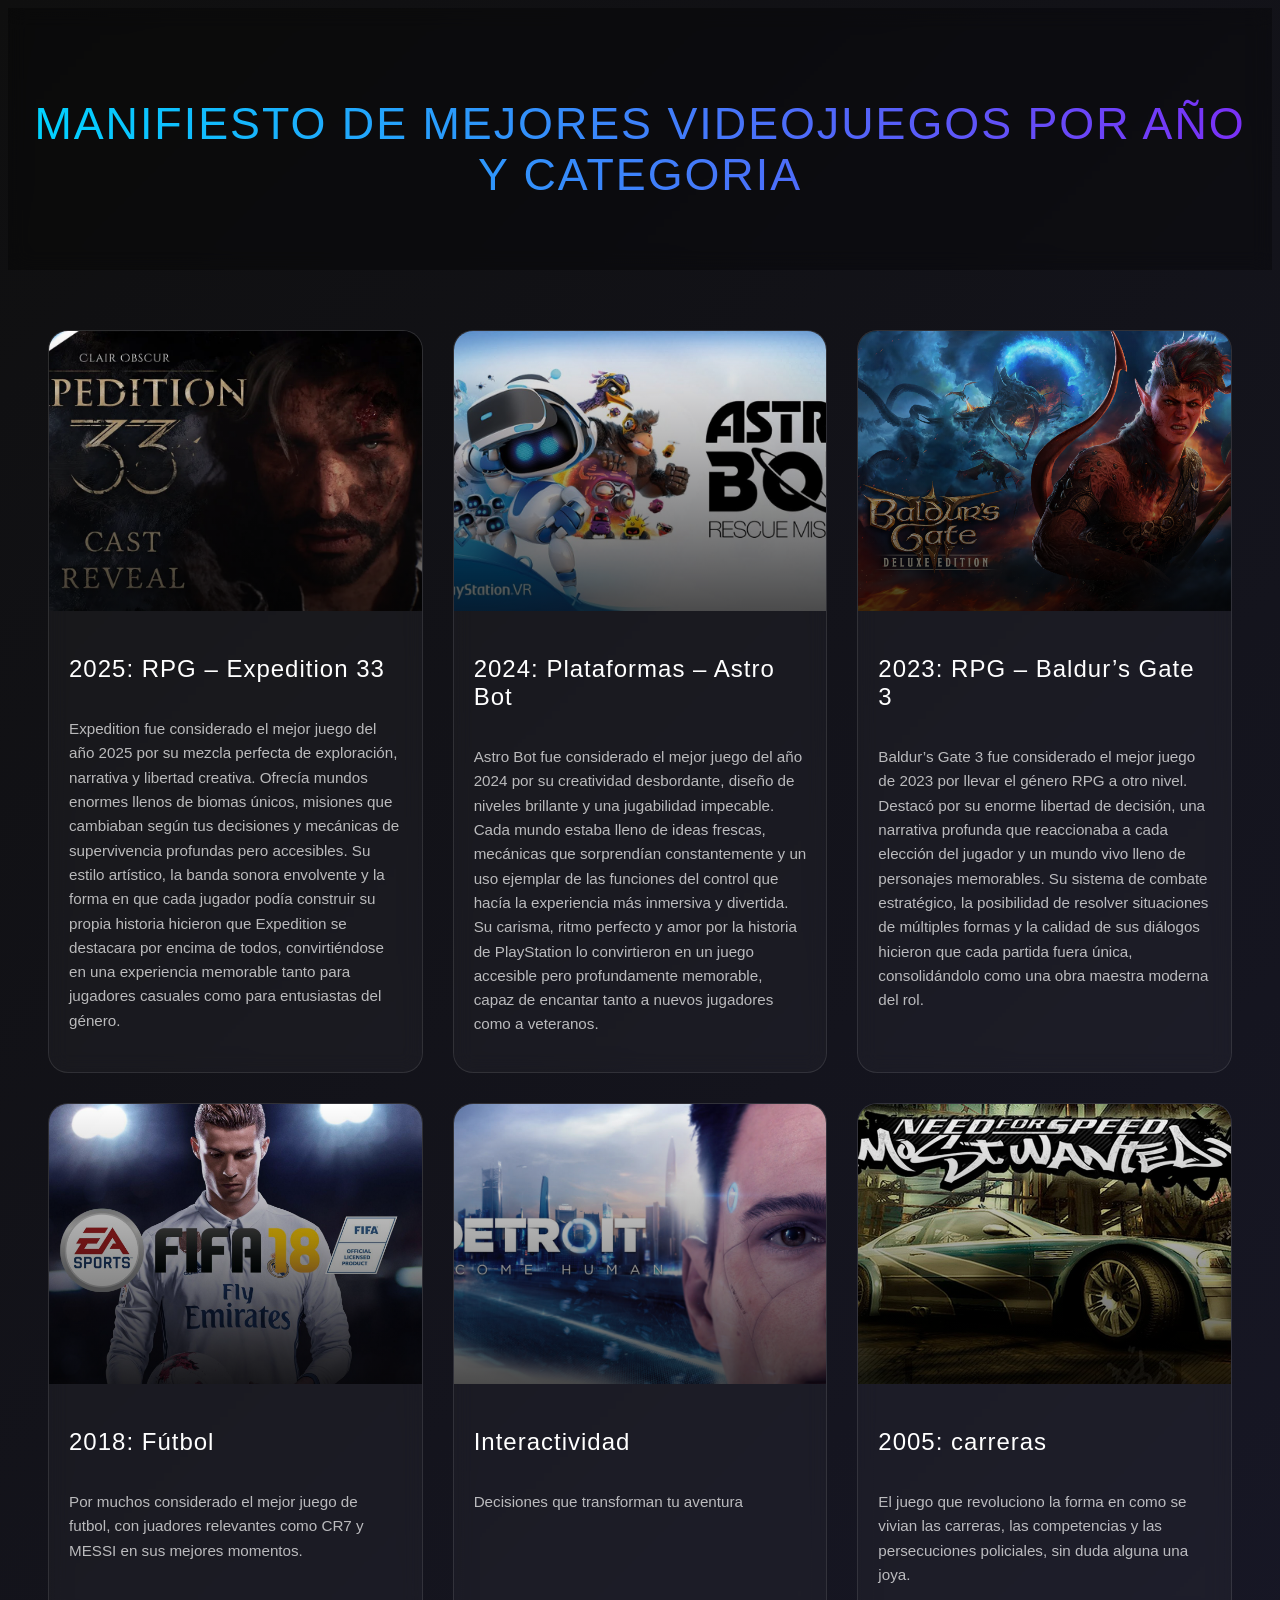
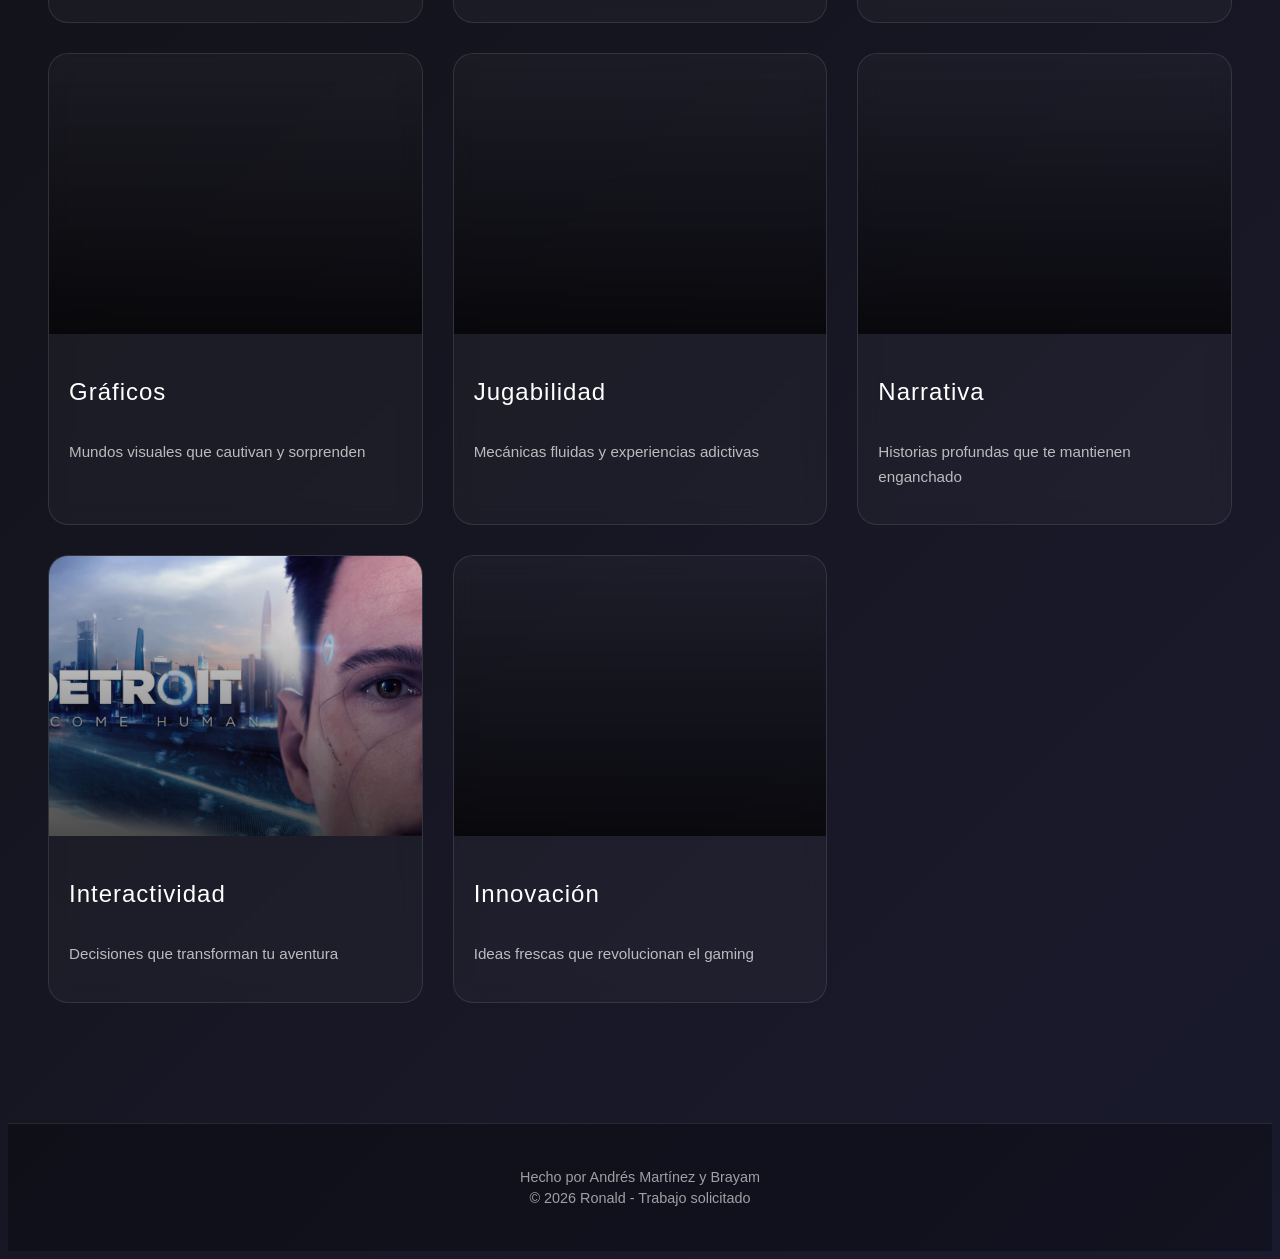
==== index.html @ ebbba751 "ACTUALIZACION" ====
<!DOCTYPE html>
<html lang="es">
<head>
    <meta charset="UTF-8">
    <meta name="viewport" content="width=device-width, initial-scale=1.0">
    <title>Manifiesto de Videojuego</title>
    <link rel="stylesheet" href="Style.css">
</head>
<body>

    <header>
        <h1>Manifiesto de Mejores Videojuegos por año y categoria</h1>
    </header>

    <main>
        <section class="contenedor">

            <div class="card">
                <div class="item RPG"></div>
                <h3>2025: RPG – Expedition 33</h3>
                <p class="descripcion">Expedition fue considerado el mejor juego del año 2025 por su mezcla perfecta de exploración, narrativa y libertad creativa. Ofrecía mundos enormes llenos de biomas únicos, misiones que cambiaban según tus decisiones y mecánicas de supervivencia profundas pero accesibles. Su estilo artístico, la banda sonora envolvente y la forma en que cada jugador podía construir su propia historia hicieron que Expedition se destacara por encima de todos, convirtiéndose en una experiencia memorable tanto para jugadores casuales como para entusiastas del género.</p>
            </div>

            <div class="card">
                <div class="item AstroBot"></div>
                <h3>2024: Plataformas – Astro Bot</h3>
                <p class="descripcion">Astro Bot fue considerado el mejor juego del año 2024 por su creatividad desbordante, diseño de niveles brillante y una jugabilidad impecable. Cada mundo estaba lleno de ideas frescas, mecánicas que sorprendían constantemente y un uso ejemplar de las funciones del control que hacía la experiencia más inmersiva y divertida. Su carisma, ritmo perfecto y amor por la historia de PlayStation lo convirtieron en un juego accesible pero profundamente memorable, capaz de encantar tanto a nuevos jugadores como a veteranos.</p>
            </div>

            <div class="card">
                <div class="item  Baldurt"></div>
                <h3>2023: RPG – Baldur’s Gate 3</h3>
                <p class="descripcion">Baldur’s Gate 3 fue considerado el mejor juego de 2023 por llevar el género RPG a otro nivel. Destacó por su enorme libertad de decisión, una narrativa profunda que reaccionaba a cada elección del jugador y un mundo vivo lleno de personajes memorables. Su sistema de combate estratégico, la posibilidad de resolver situaciones de múltiples formas y la calidad de sus diálogos hicieron que cada partida fuera única, consolidándolo como una obra maestra moderna del rol.</p>
            </div>

            <div class="card">
                <div class="item Futbol"></div>
                <h3>2018: Fútbol</h3>
                <p class="descripcion">Por muchos considerado el mejor juego de futbol, con juadores relevantes como CR7 y MESSI en sus mejores momentos.</p>
            </div>

            <div class="card">
                <div class="item interactividad"></div>
                <h3>Interactividad</h3>
                <p class="descripcion">Decisiones que transforman tu aventura</p>
            </div>

            <div class="card">
                <div class="item carreras"></div>
                <h3>2005: carreras</h3>
                <p class="descripcion">El juego que revoluciono la forma en como se vivian las carreras, las competencias y las persecuciones policiales, sin duda alguna una joya.</p>
            </div>

            <div class="card">
                <div class="item graficos"></div>
                <h3>Gráficos</h3>
                <p class="descripcion">Mundos visuales que cautivan y sorprenden</p>
            </div>

            <div class="card">
                <div class="item jugabilidad"></div>
                <h3>Jugabilidad</h3>
                <p class="descripcion">Mecánicas fluidas y experiencias adictivas</p>
            </div>

            <div class="card">
                <div class="item narrativa"></div>
                <h3>Narrativa</h3>
                <p class="descripcion">Historias profundas que te mantienen enganchado</p>
            </div>

            <div class="card">
                <div class="item interactividad"></div>
                <h3>Interactividad</h3>
                <p class="descripcion">Decisiones que transforman tu aventura</p>
            </div>

            <div class="card">
                <div class="item innovacion"></div>
                <h3>Innovación</h3>
                <p class="descripcion">Ideas frescas que revolucionan el gaming</p>
            </div>


        </section>
    </main>

    <footer>
        <p>Hecho por Andrés Martínez y Brayam</p>
        <p>&copy; 2026 Ronald - Trabajo solicitado</p>
    </footer>

</body>
</html>
---- Style.css ----
yle moderno · CSS
Copiar

* {
    margin: 0;
    padding: 0;
    box-sizing: border-box;
}

body {
    font-family: 'Segoe UI', Tahoma, Geneva, Verdana, sans-serif;
    background: linear-gradient(135deg, #0f0f0f 0%, #1a1a2e 100%);
    color: #ffffff;
    min-height: 100vh;
}

header {
    text-align: center;
    padding: 60px 20px 40px;
    background: rgba(0, 0, 0, 0.3);
    backdrop-filter: blur(10px);
}

header h1 {
    font-size: 2.8rem;
    font-weight: 300;
    letter-spacing: 2px;
    color: #fff;
    text-transform: uppercase;
    background: linear-gradient(90deg, #00d4ff, #7b2ff7);
    -webkit-background-clip: text;
    -webkit-text-fill-color: transparent;
    background-clip: text;
}

main {
    padding: 40px 20px;
}

.contenedor {
    display: grid;
    grid-template-columns: repeat(auto-fit, minmax(300px, 1fr));
    gap: 30px;
    max-width: 1400px;
    margin: 0 auto;
    padding: 20px;
}

.card {
    background: rgba(255, 255, 255, 0.03);
    border-radius: 20px;
    overflow: hidden;
    transition: all 0.4s ease;
    border: 1px solid rgba(255, 255, 255, 0.1);
    backdrop-filter: blur(10px);
}

.card:hover {
    transform: translateY(-10px);
    box-shadow: 0 20px 40px rgba(0, 212, 255, 0.2);
    border-color: rgba(0, 212, 255, 0.4);
}

.item {
    width: 100%;
    height: 280px;
    background-size: cover;
    background-position: center;
    background-repeat: no-repeat;
    position: relative;
    overflow: hidden;
}

.item::after {
    content: '';
    position: absolute;
    top: 0;
    left: 0;
    right: 0;
    bottom: 0;
    background: linear-gradient(180deg, transparent 0%, rgba(0, 0, 0, 0.7) 100%);
    transition: opacity 0.3s ease;
}

.card:hover .item::after {
    opacity: 0.5;
}

.card h3 {
    padding: 20px 20px 10px;
    font-size: 1.5rem;
    font-weight: 500;
    color: #fff;
    letter-spacing: 1px;
}

.descripcion {
    padding: 0 20px 20px;
    font-size: 0.95rem;
    color: rgba(255, 255, 255, 0.7);
    line-height: 1.6;
    font-weight: 300;
}

.RPG {
    background-image: url("imagenes/maxresdefault.webp");
}

.AstroBot {
    background-image: url("imagenes/maxresdefault\ \(3\).jpg");
}

.Baldurt {
    background-image: url("imagenes/Baldurs-Gate-3-1.jpg");
}

.Futbol {
    background-image: url("imagenes/FIFA-18.jpg");
}

.interactividad {
    background-image: url("imagenes/detroit-become-human-2019112015234524_1.jpg");
}

.carreras {
    background-image: url("imagenes/item-Carreras.webp");
}

footer {
    text-align: center;
    padding: 40px 20px;
    background: rgba(0, 0, 0, 0.3);
    margin-top: 60px;
    border-top: 1px solid rgba(255, 255, 255, 0.1);
}

footer p {
    color: rgba(255, 255, 255, 0.6);
    font-size: 0.9rem;
    margin: 5px 0;
    font-weight: 300;
}

/* Responsive */
@media (max-width: 768px) {
    header h1 {
        font-size: 2rem;
    }
    
    .contenedor {
        grid-template-columns: 1fr;
        gap: 20px;
    }
    
    .item {
        height: 220px;
    }
}

@media (min-width: 769px) and (max-width: 1024px) {
    .contenedor {
        grid-template-columns: repeat(2, 1fr);
    }
}

@media (min-width: 1025px) {
    .contenedor {
        grid-template-columns: repeat(3, 1fr);
    }
}
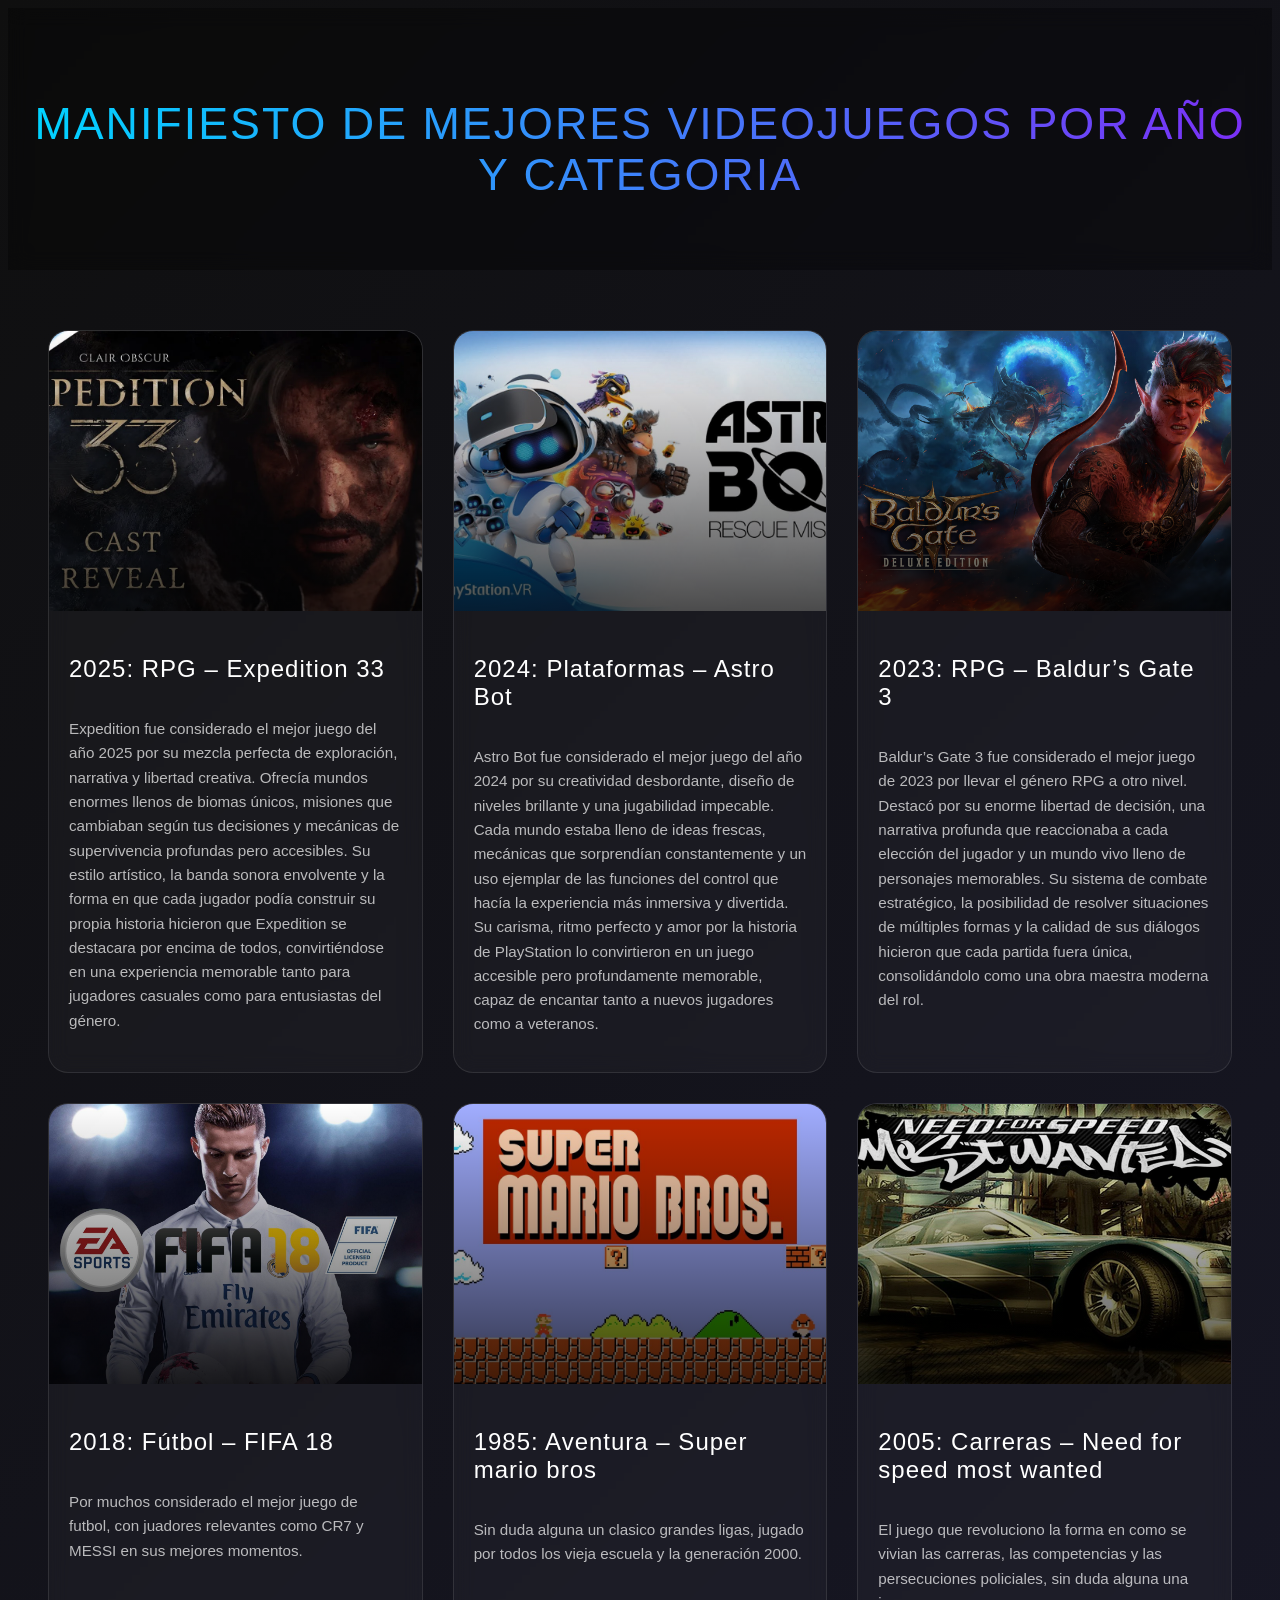
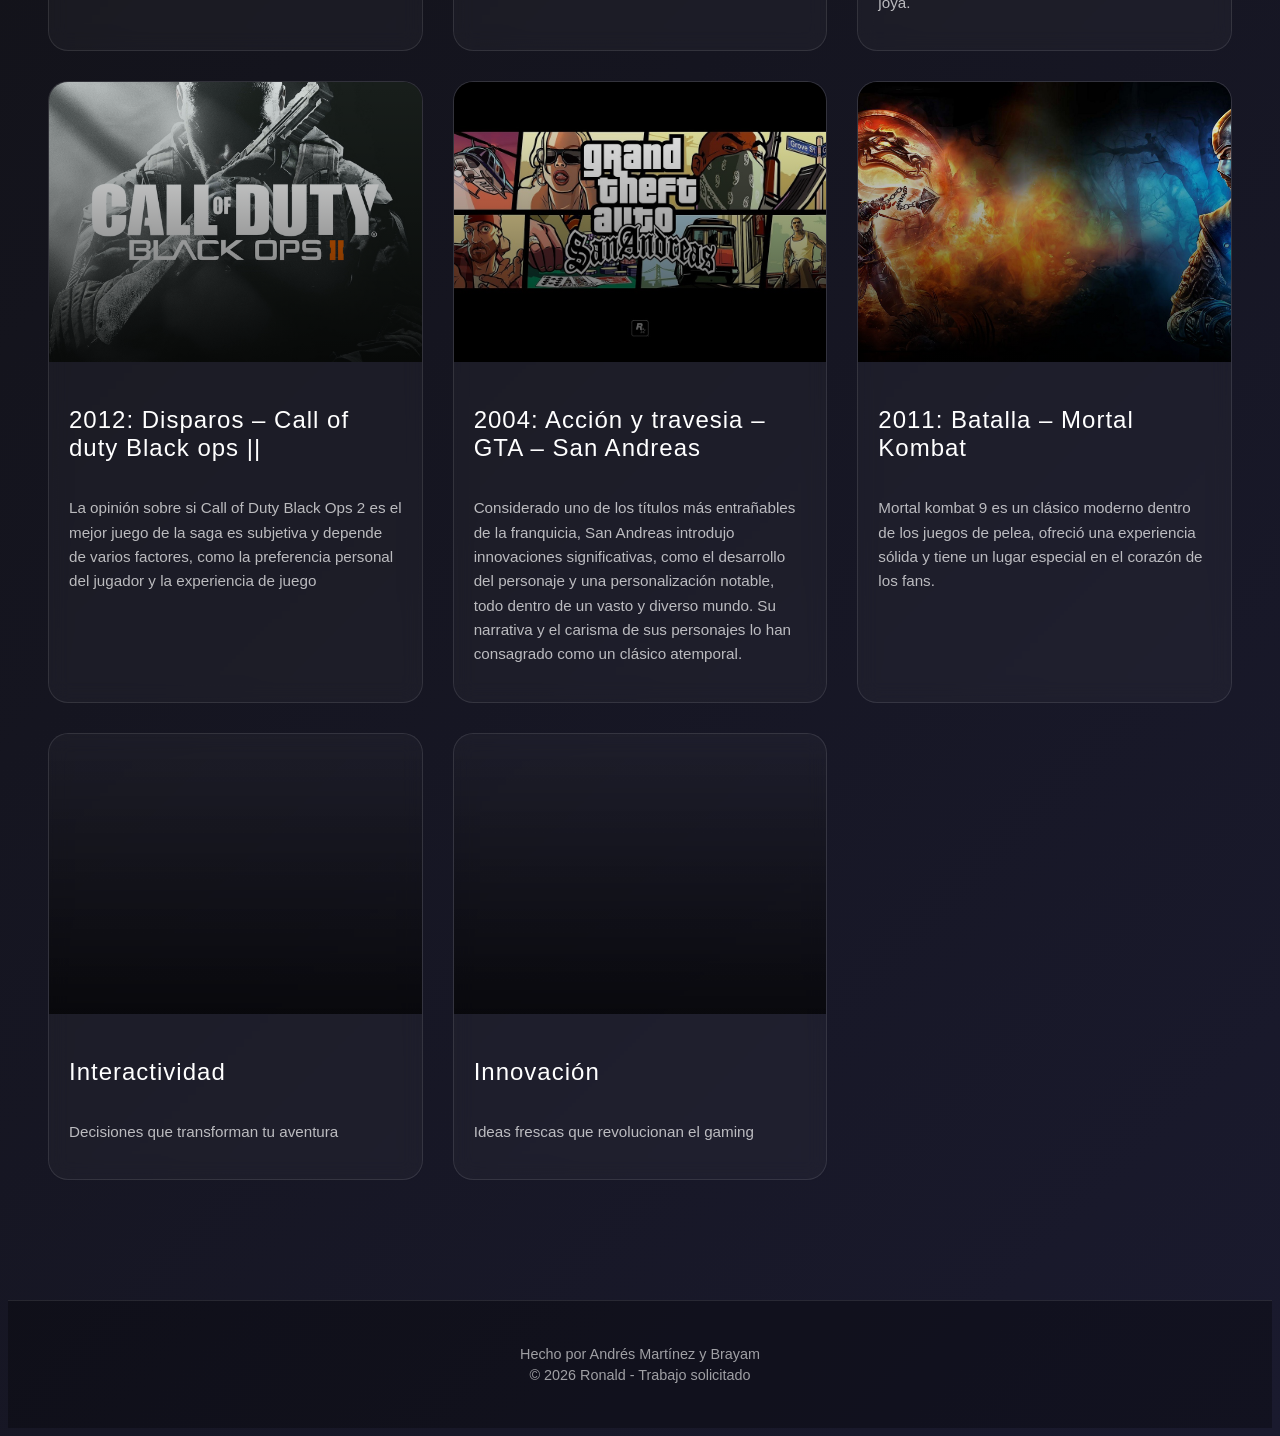
==== commit 191d5bc7: "Actualizacion 2:30am bryam" ====
--- a/index.html
+++ b/index.html
@@ -37,38 +37,38 @@
 
             <div class="card">
                 <div class="item Futbol"></div>
-                <h3>2018: Fútbol</h3>
+                <h3>2018: Fútbol – FIFA 18</h3>
                 <p class="descripcion">Por muchos considerado el mejor juego de futbol, con juadores relevantes como CR7 y MESSI en sus mejores momentos.</p>
             </div>
 
             <div class="card">
-                <div class="item interactividad"></div>
-                <h3>Interactividad</h3>
-                <p class="descripcion">Decisiones que transforman tu aventura</p>
+                <div class="item aventura "></div>
+                <h3>1985: Aventura – Super mario bros </h3>
+                <p class="descripcion">Sin duda alguna un clasico grandes ligas, jugado por todos los vieja escuela y la generación 2000. </p>
             </div>
 
             <div class="card">
                 <div class="item carreras"></div>
-                <h3>2005: carreras</h3>
+                <h3>2005: Carreras – Need for speed most wanted</h3>
                 <p class="descripcion">El juego que revoluciono la forma en como se vivian las carreras, las competencias y las persecuciones policiales, sin duda alguna una joya.</p>
             </div>
 
             <div class="card">
-                <div class="item graficos"></div>
-                <h3>Gráficos</h3>
-                <p class="descripcion">Mundos visuales que cautivan y sorprenden</p>
+                <div class="item disparos"></div>
+                <h3>2012: Disparos – Call of duty Black ops ||</h3>
+                <p class="descripcion">La opinión sobre si Call of Duty Black Ops 2 es el mejor juego de la saga es subjetiva y depende de varios factores, como la preferencia personal del jugador y la experiencia de juego</p>
             </div>
 
             <div class="card">
-                <div class="item jugabilidad"></div>
-                <h3>Jugabilidad</h3>
-                <p class="descripcion">Mecánicas fluidas y experiencias adictivas</p>
+                <div class="item Acción"></div>
+                <h3>2004: Acción y travesia – GTA – San Andreas </h3>
+                <p class="descripcion">Considerado uno de los títulos más entrañables de la franquicia, San Andreas introdujo innovaciones significativas, como el desarrollo del personaje y una personalización notable, todo dentro de un vasto y diverso mundo. Su narrativa y el carisma de sus personajes lo han consagrado como un clásico atemporal.</p>
             </div>
 
             <div class="card">
-                <div class="item narrativa"></div>
-                <h3>Narrativa</h3>
-                <p class="descripcion">Historias profundas que te mantienen enganchado</p>
+                <div class="item batalla"></div>
+                <h3>2011: Batalla – Mortal Kombat </h3>
+                <p class="descripcion">Mortal kombat 9 es un clásico moderno dentro de los juegos de pelea, ofreció una experiencia sólida y tiene un lugar especial en el corazón de los fans.</p>
             </div>
 
             <div class="card">
--- a/Style.css
+++ b/Style.css
@@ -118,14 +118,25 @@
     background-image: url("imagenes/FIFA-18.jpg");
 }
 
-.interactividad {
-    background-image: url("imagenes/detroit-become-human-2019112015234524_1.jpg");
+.aventura {
+    background-image: url("imagenes/Mario-bross.jpg");
 }
 
 .carreras {
     background-image: url("imagenes/item-Carreras.webp");
 }
 
+.disparos{
+    background-image: url("imagenes/Call-of-duty.png");
+}
+
+.Acción{
+    background-image: url("imagenes/GTA.jpg");
+}
+
+.batalla{
+    background-image: url("imagenes/mortal-kombat.jpg");
+}
 footer {
     text-align: center;
     padding: 40px 20px;
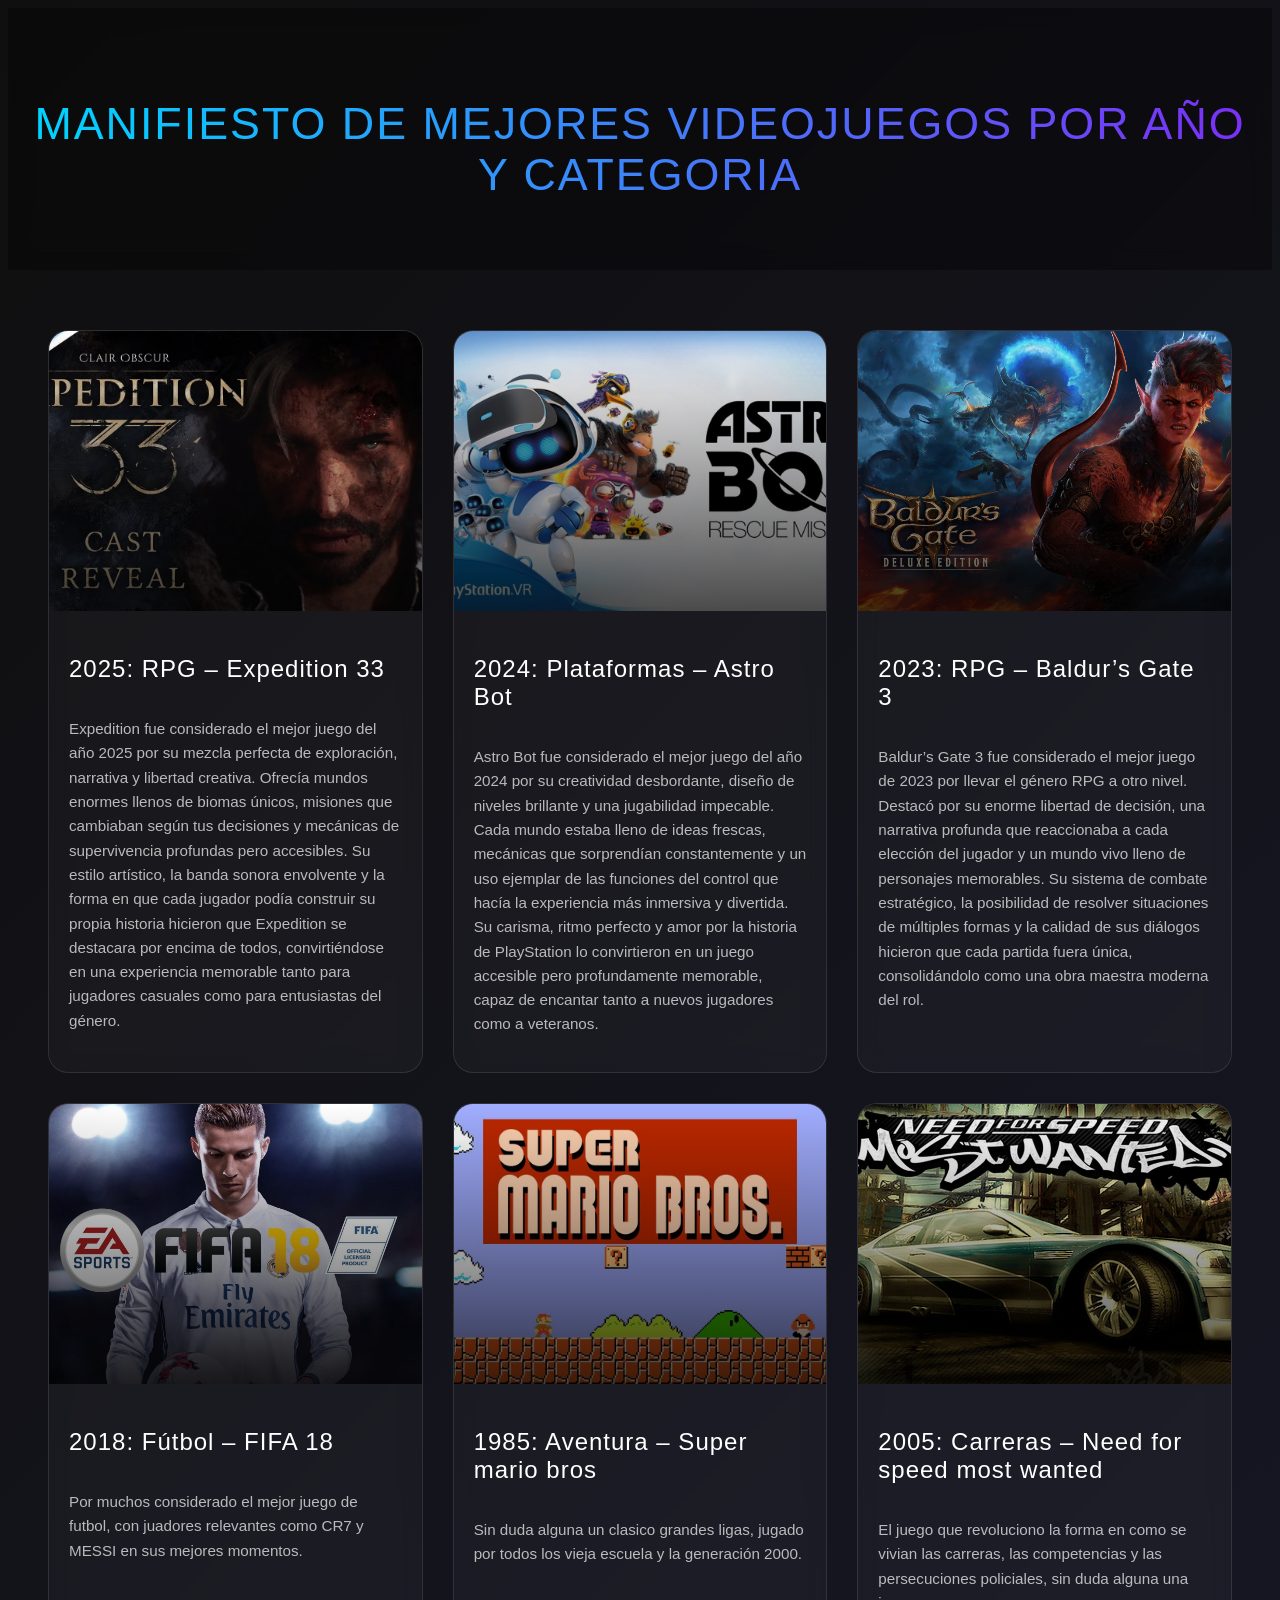
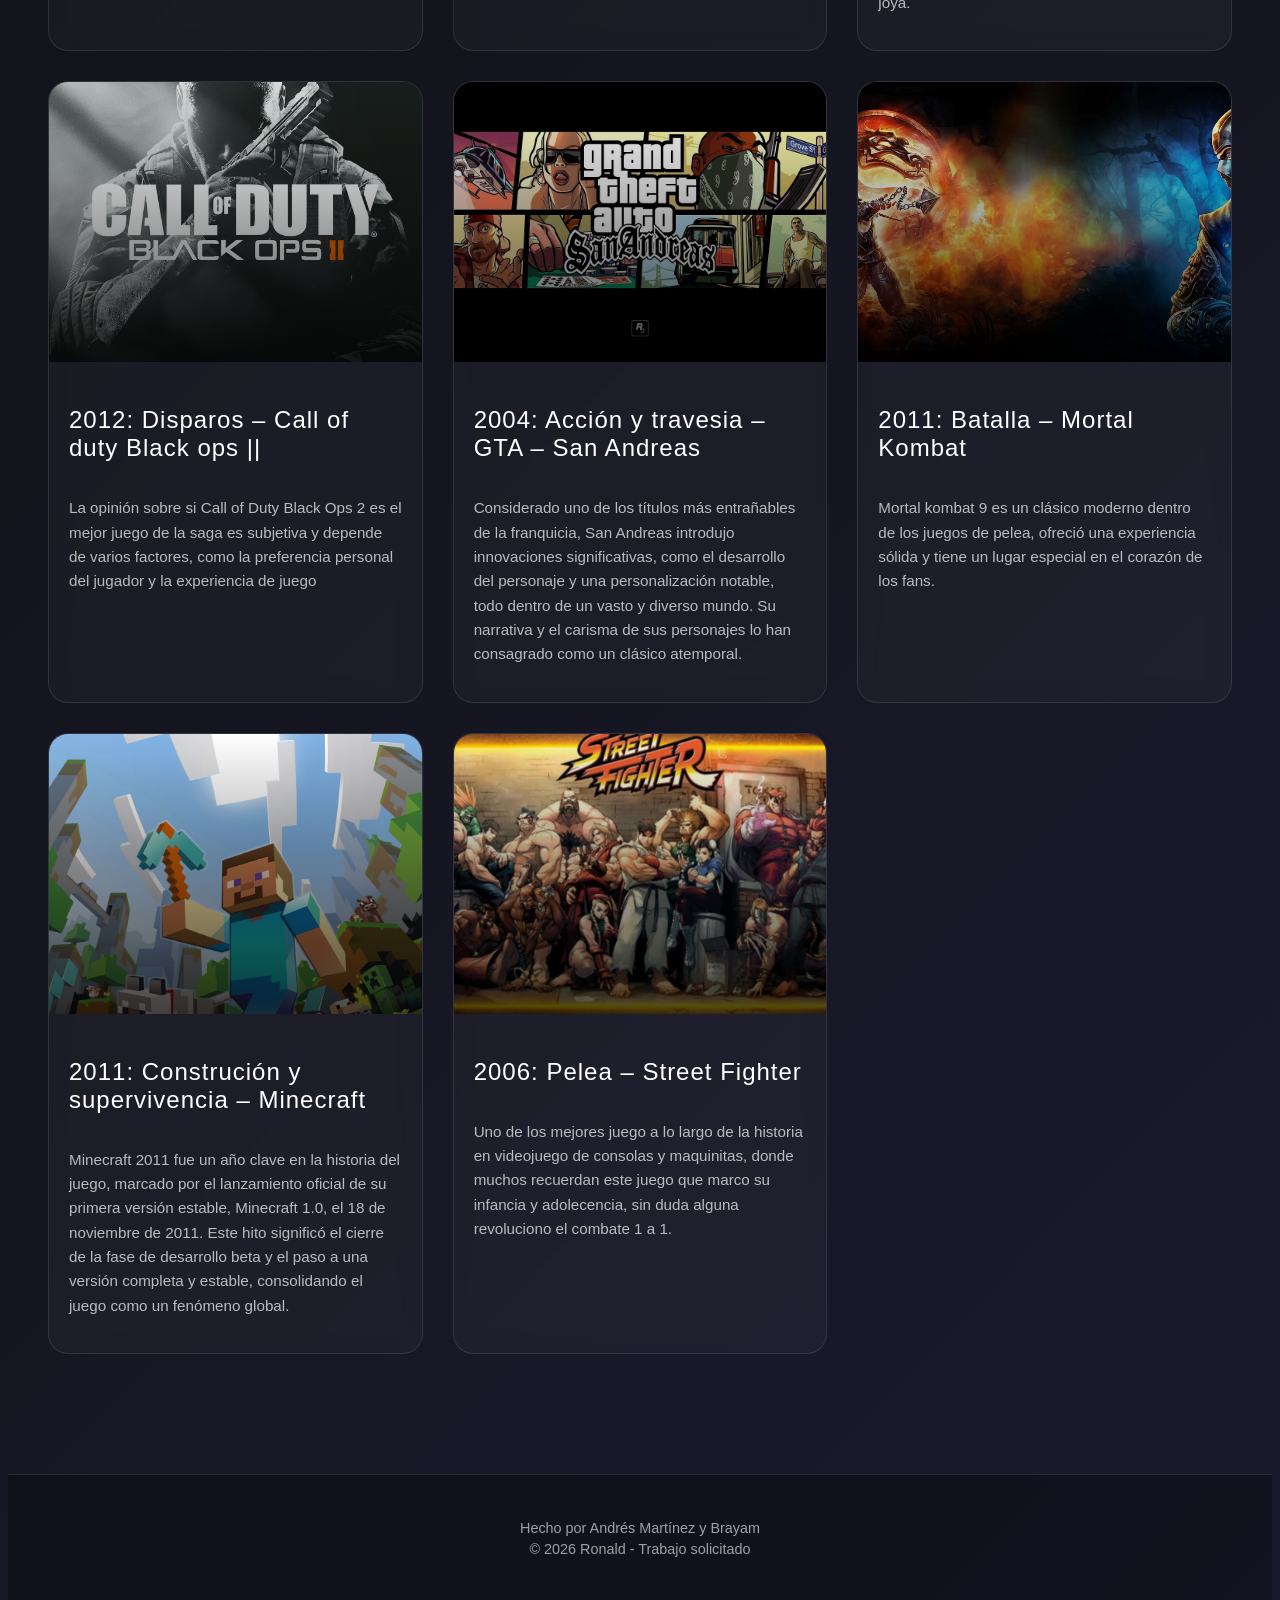
==== commit ca6b5b52: "Actualizacion 08-02-2026" ====
--- a/index.html
+++ b/index.html
@@ -72,15 +72,15 @@
             </div>
 
             <div class="card">
-                <div class="item interactividad"></div>
-                <h3>Interactividad</h3>
-                <p class="descripcion">Decisiones que transforman tu aventura</p>
+                <div class="item Construcción y supervivencia"></div>
+                <h3>2011: Construción y supervivencia – Minecraft </h3>
+                <p class="descripcion">Minecraft 2011 fue un año clave en la historia del juego, marcado por el lanzamiento oficial de su primera versión estable, Minecraft 1.0, el 18 de noviembre de 2011.  Este hito significó el cierre de la fase de desarrollo beta y el paso a una versión completa y estable, consolidando el juego como un fenómeno global.</p>
             </div>
 
             <div class="card">
-                <div class="item innovacion"></div>
-                <h3>Innovación</h3>
-                <p class="descripcion">Ideas frescas que revolucionan el gaming</p>
+                <div class="item Pelea"></div>
+                <h3>2006: Pelea – Street Fighter </h3>
+                <p class="descripcion">Uno de los mejores juego a lo largo de la historia en videojuego de consolas y maquinitas, donde muchos recuerdan este juego que marco su infancia y adolecencia, sin duda alguna revoluciono el combate 1 a 1.</p>
             </div>
 
 
--- a/Style.css
+++ b/Style.css
@@ -137,6 +137,13 @@
 .batalla{
     background-image: url("imagenes/mortal-kombat.jpg");
 }
+.Construcción{
+    background-image: url("imagenes/Minecraft.png");
+}
+
+.Pelea{
+    background-image: url("imagenes/street-fighter.webp");
+}
 footer {
     text-align: center;
     padding: 40px 20px;
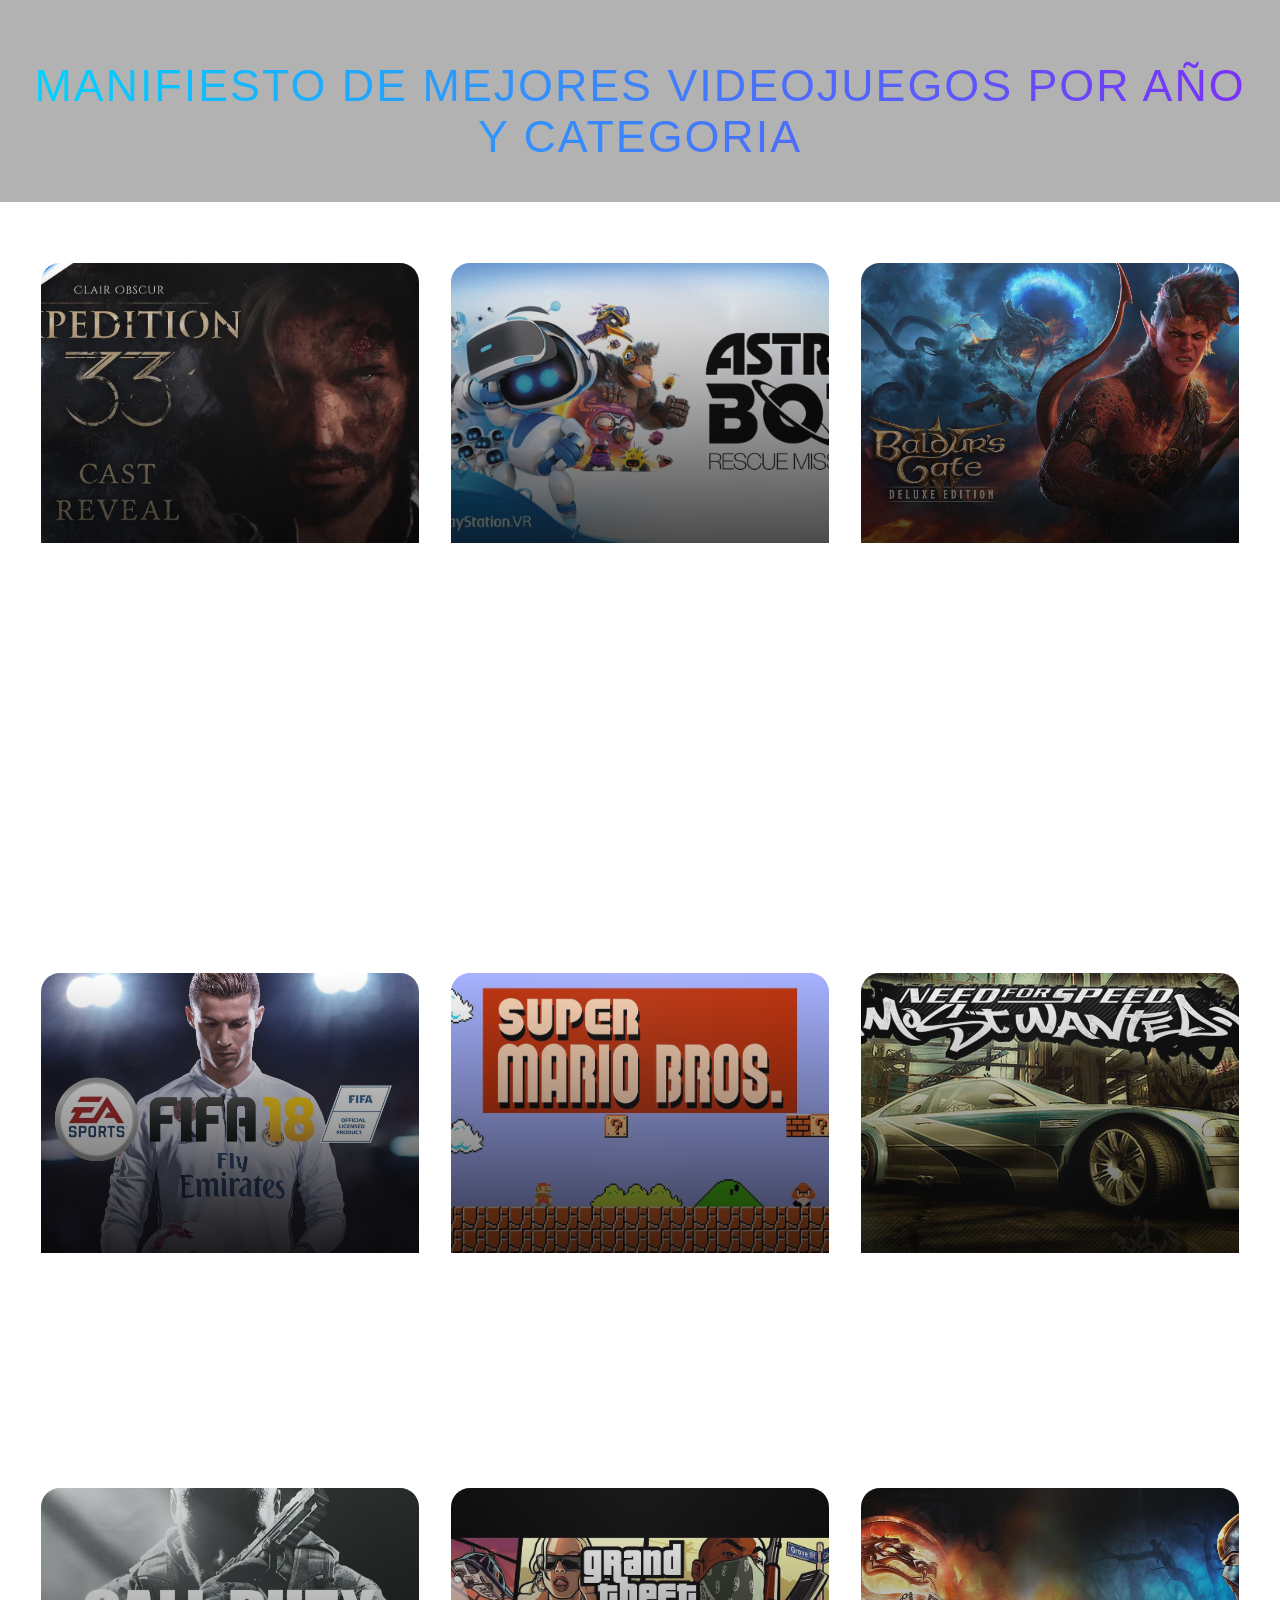
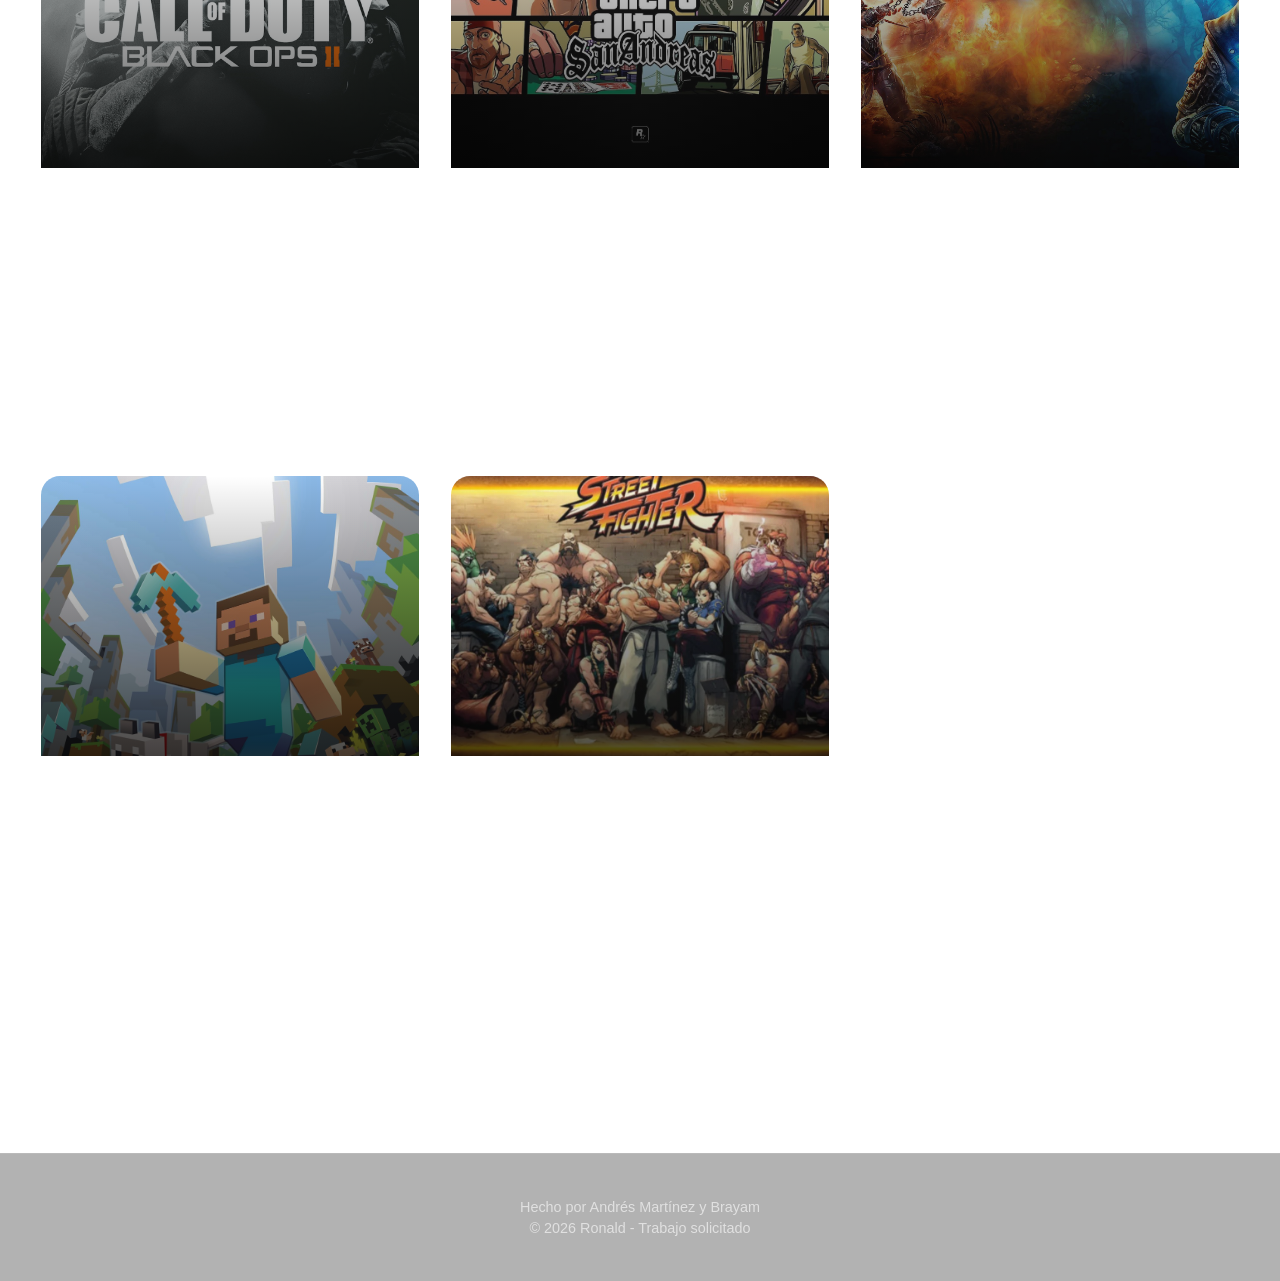
==== commit 5548727d: "Trabajo terminado" ====
--- a/index.html
+++ b/index.html
@@ -82,7 +82,7 @@
                 <h3>2006: Pelea – Street Fighter </h3>
                 <p class="descripcion">Uno de los mejores juego a lo largo de la historia en videojuego de consolas y maquinitas, donde muchos recuerdan este juego que marco su infancia y adolecencia, sin duda alguna revoluciono el combate 1 a 1.</p>
             </div>
-
+            
 
         </section>
     </main>
--- a/Style.css
+++ b/Style.css
@@ -1,6 +1,3 @@
-yle moderno · CSS
-Copiar
-
 * {
     margin: 0;
     padding: 0;
@@ -9,9 +6,25 @@
 
 body {
     font-family: 'Segoe UI', Tahoma, Geneva, Verdana, sans-serif;
-    background: linear-gradient(135deg, #0f0f0f 0%, #1a1a2e 100%);
-    color: #ffffff;
     min-height: 100vh;
+    color: #fff;
+    animation: fondoColor 20s ease-in-out infinite;
+    overflow-x: hidden;
+}
+
+@keyframes fondoColor {
+    0% {
+        background: linear-gradient(135deg, #0f0f0f, #1a1a2e);
+    }
+    33% {
+        background: linear-gradient(135deg, #0f2027, #203a43);
+    }
+    66% {
+        background: linear-gradient(135deg, #141e30, #243b55);
+    }
+    100% {
+        background: linear-gradient(135deg, #0f0f0f, #1a1a2e);
+    }
 }
 
 header {
@@ -19,6 +32,18 @@
     padding: 60px 20px 40px;
     background: rgba(0, 0, 0, 0.3);
     backdrop-filter: blur(10px);
+    animation: slideDown 0.8s ease-out;
+}
+
+@keyframes slideDown {
+    from {
+        opacity: 0;
+        transform: translateY(-50px);
+    }
+    to {
+        opacity: 1;
+        transform: translateY(0);
+    }
 }
 
 header h1 {
@@ -27,10 +52,21 @@
     letter-spacing: 2px;
     color: #fff;
     text-transform: uppercase;
-    background: linear-gradient(90deg, #00d4ff, #7b2ff7);
+    background: linear-gradient(90deg, #00d4ff, #7b2ff7, #00d4ff);
+    background-size: 200% auto;
     -webkit-background-clip: text;
     -webkit-text-fill-color: transparent;
     background-clip: text;
+    animation: gradientShift 3s ease-in-out infinite;
+}
+
+@keyframes gradientShift {
+    0%, 100% {
+        background-position: 0% center;
+    }
+    50% {
+        background-position: 100% center;
+    }
 }
 
 main {
@@ -50,15 +86,139 @@
     background: rgba(255, 255, 255, 0.03);
     border-radius: 20px;
     overflow: hidden;
-    transition: all 0.4s ease;
+    transition: all 0.5s cubic-bezier(0.175, 0.885, 0.32, 1.275);
     border: 1px solid rgba(255, 255, 255, 0.1);
     backdrop-filter: blur(10px);
-}
+    cursor: pointer;
+    position: relative;
+    animation: fadeInUp 0.6s ease-out backwards;
+    z-index: 1;
+}
+
+@keyframes fadeInUp {
+    from {
+        opacity: 0;
+        transform: translateY(30px);
+    }
+    to {
+        opacity: 1;
+        transform: translateY(0);
+    }
+}
+
+/* Delay para cada card */
+.card:nth-child(1) { animation-delay: 0.1s; }
+.card:nth-child(2) { animation-delay: 0.2s; }
+.card:nth-child(3) { animation-delay: 0.3s; }
+.card:nth-child(4) { animation-delay: 0.4s; }
+.card:nth-child(5) { animation-delay: 0.5s; }
+.card:nth-child(6) { animation-delay: 0.6s; }
+.card:nth-child(7) { animation-delay: 0.7s; }
+.card:nth-child(8) { animation-delay: 0.8s; }
+.card:nth-child(9) { animation-delay: 0.9s; }
+.card:nth-child(10) { animation-delay: 1s; }
+.card:nth-child(11) { animation-delay: 1.1s; }
 
 .card:hover {
-    transform: translateY(-10px);
-    box-shadow: 0 20px 40px rgba(0, 212, 255, 0.2);
-    border-color: rgba(0, 212, 255, 0.4);
+    transform: translateY(-15px) scale(1.05);
+    box-shadow: 0 25px 50px rgba(0, 212, 255, 0.3),
+                0 0 30px rgba(123, 47, 247, 0.2);
+    border-color: rgba(0, 212, 255, 0.6);
+    z-index: 100;
+}
+
+
+@keyframes expandCard {
+    0% {
+        transform: translate(-50%, -50%) scale(1);
+        opacity: 0.8;
+    }
+    50% {
+        transform: translate(-50%, -50%) scale(1.6) rotate(2deg);
+    }
+    100% {
+        transform: translate(-50%, -50%) scale(1.5);
+        opacity: 1;
+    }
+}
+
+/* Mantener expandida mientras el mouse esté presionado */
+.card:active h3 {
+    font-size: 2rem;
+    padding: 30px 30px 15px;
+    animation: titleGlow 1s ease-in-out infinite;
+}
+
+@keyframes titleGlow {
+    0%, 100% {
+        text-shadow: 0 0 20px rgba(0, 212, 255, 0.5);
+    }
+    50% {
+        text-shadow: 0 0 40px rgba(0, 212, 255, 0.8),
+        0 0 60px rgba(123, 47, 247, 0.6);
+    }
+}
+
+.card:active .descripcion {
+    font-size: 1.1rem;
+    padding: 0 30px 30px;
+    line-height: 1.8;
+}
+
+.card:active .item {
+    height: 350px;
+    transform: scale(1) rotate(0deg) !important;
+    filter: brightness(1.1);
+}
+
+/* Efecto de desplazamiento en otras cards cuando una se expande */
+.card:active ~ .card {
+    filter: blur(3px);
+    opacity: 0.3;
+    transform: scale(0.9);
+}
+
+/* EFECTO CASCADA - Empujar cards adyacentes */
+.card:hover + .card {
+    transform: translateX(20px);
+    transition: transform 0.4s ease;
+}
+
+.card:has(+ .card:hover) {
+    transform: translateX(-20px);
+    transition: transform 0.4s ease;
+}
+
+/* Efecto para filas completas en grid */
+@media (min-width: 1025px) {
+    .card:nth-child(3n+1):hover ~ .card:nth-child(3n+2),
+    .card:nth-child(3n+2):hover ~ .card:nth-child(3n+3) {
+        transform: translateX(15px);
+    }
+    
+    .card:nth-child(3n+2):hover ~ .card:nth-child(3n+1) {
+        transform: translateX(-15px);
+    }
+}
+
+@media (min-width: 769px) and (max-width: 1024px) {
+    .card:nth-child(2n+1):hover + .card:nth-child(2n+2) {
+        transform: translateX(20px);
+    }
+    
+    .card:nth-child(2n+2):hover {
+        transform: translateY(-15px) scale(1.05) translateX(-20px) !important;
+    }
+}
+
+/* Animación de pulso al hacer clic */
+@keyframes pulse {
+    0%, 100% {
+        box-shadow: 0 0 0 0 rgba(0, 212, 255, 0.7);
+    }
+    50% {
+        box-shadow: 0 0 0 30px rgba(0, 212, 255, 0);
+    }
 }
 
 .item {
@@ -69,6 +229,7 @@
     background-repeat: no-repeat;
     position: relative;
     overflow: hidden;
+    transition: all 0.6s ease;
 }
 
 .item::after {
@@ -82,8 +243,53 @@
     transition: opacity 0.3s ease;
 }
 
+.item::before {
+    content: '';
+    position: absolute;
+    top: -50%;
+    left: -50%;
+    width: 200%;
+    height: 200%;
+    background: linear-gradient(
+        45deg,
+        transparent,
+        rgba(255, 255, 255, 0.1),
+        transparent
+    );
+    transform: rotate(45deg);
+    transition: all 0.6s ease;
+}
+
+.card:hover .item {
+    transform: scale(1.15) rotate(-2deg);
+}
+
 .card:hover .item::after {
     opacity: 0.5;
+}
+
+.card:hover .item::before {
+    left: 100%;
+}
+
+/* Brillo intenso en la imagen al hacer clic */
+.card:active .item::before {
+    background: linear-gradient(
+        45deg,
+        transparent,
+        rgba(0, 212, 255, 0.3),
+        transparent
+    );
+    animation: shine 1.5s ease-in-out infinite;
+}
+
+@keyframes shine {
+    0% {
+        left: -100%;
+    }
+    100% {
+        left: 200%;
+    }
 }
 
 .card h3 {
@@ -92,6 +298,15 @@
     font-weight: 500;
     color: #fff;
     letter-spacing: 1px;
+    position: relative;
+    z-index: 2;
+    transition: all 0.3s ease;
+}
+
+.card:hover h3 {
+    color: #00d4ff;
+    transform: translateX(10px);
+    text-shadow: 0 0 20px rgba(0, 212, 255, 0.5);
 }
 
 .descripcion {
@@ -100,8 +315,17 @@
     color: rgba(255, 255, 255, 0.7);
     line-height: 1.6;
     font-weight: 300;
-}
-
+    position: relative;
+    z-index: 2;
+    transition: all 0.3s ease;
+}
+
+.card:hover .descripcion {
+    color: rgba(255, 255, 255, 0.9);
+    transform: translateX(5px);
+}
+
+/* Clases de imágenes */
 .RPG {
     background-image: url("imagenes/maxresdefault.webp");
 }
@@ -126,30 +350,42 @@
     background-image: url("imagenes/item-Carreras.webp");
 }
 
-.disparos{
+.disparos {
     background-image: url("imagenes/Call-of-duty.png");
 }
 
-.Acción{
+.Acción {
     background-image: url("imagenes/GTA.jpg");
 }
 
-.batalla{
+.batalla {
     background-image: url("imagenes/mortal-kombat.jpg");
 }
-.Construcción{
+
+.Construcción {
     background-image: url("imagenes/Minecraft.png");
 }
 
-.Pelea{
+.Pelea {
     background-image: url("imagenes/street-fighter.webp");
 }
+
 footer {
     text-align: center;
     padding: 40px 20px;
     background: rgba(0, 0, 0, 0.3);
     margin-top: 60px;
     border-top: 1px solid rgba(255, 255, 255, 0.1);
+    animation: fadeIn 1s ease-out 1.2s backwards;
+}
+
+@keyframes fadeIn {
+    from {
+        opacity: 0;
+    }
+    to {
+        opacity: 1;
+    }
 }
 
 footer p {
@@ -173,12 +409,29 @@
     .item {
         height: 220px;
     }
+    
+    .card:hover + .card {
+        transform: translateY(10px);
+    }
+    
+    .card:active {
+        width: 95vw;
+        min-height: 400px;
+    }
+    
+    .card:active .item {
+        height: 250px;
+    }
 }
 
 @media (min-width: 769px) and (max-width: 1024px) {
     .contenedor {
         grid-template-columns: repeat(2, 1fr);
     }
+    
+    .card:active {
+        width: 550px;
+    }
 }
 
 @media (min-width: 1025px) {
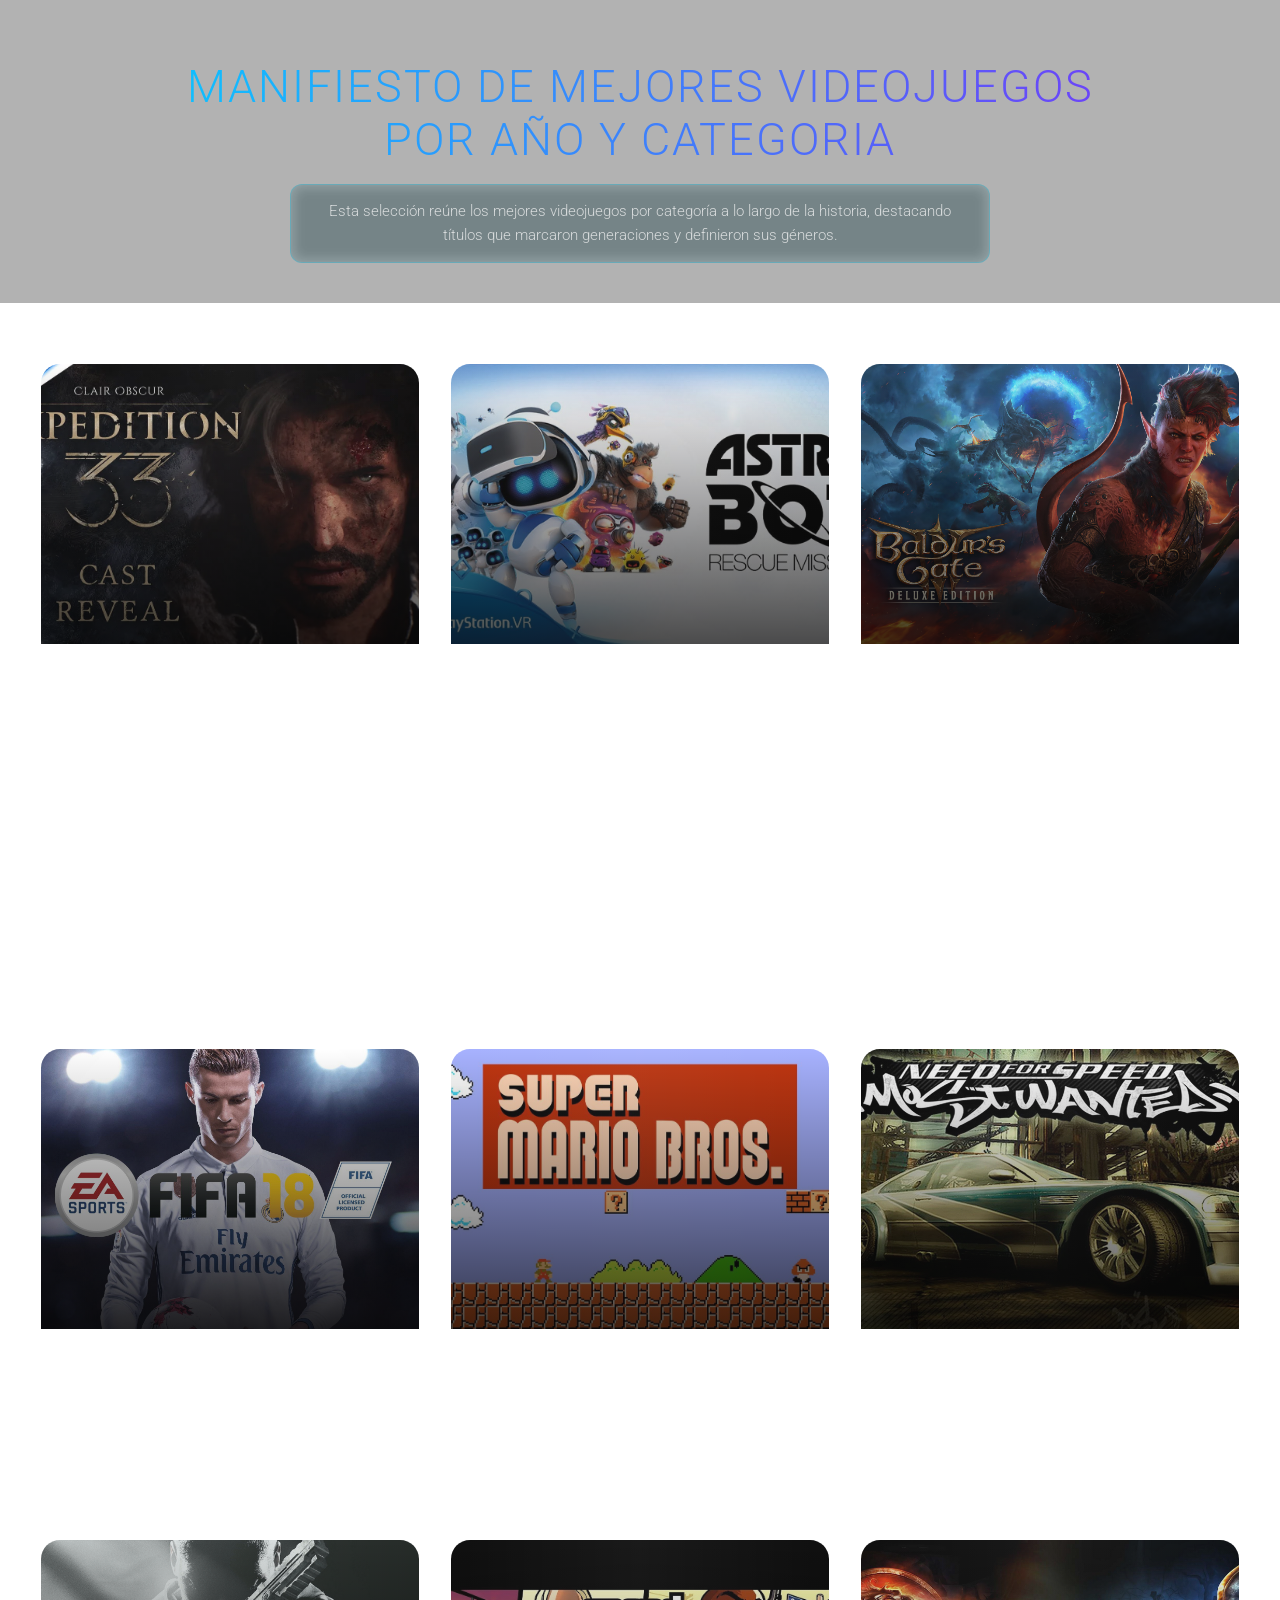
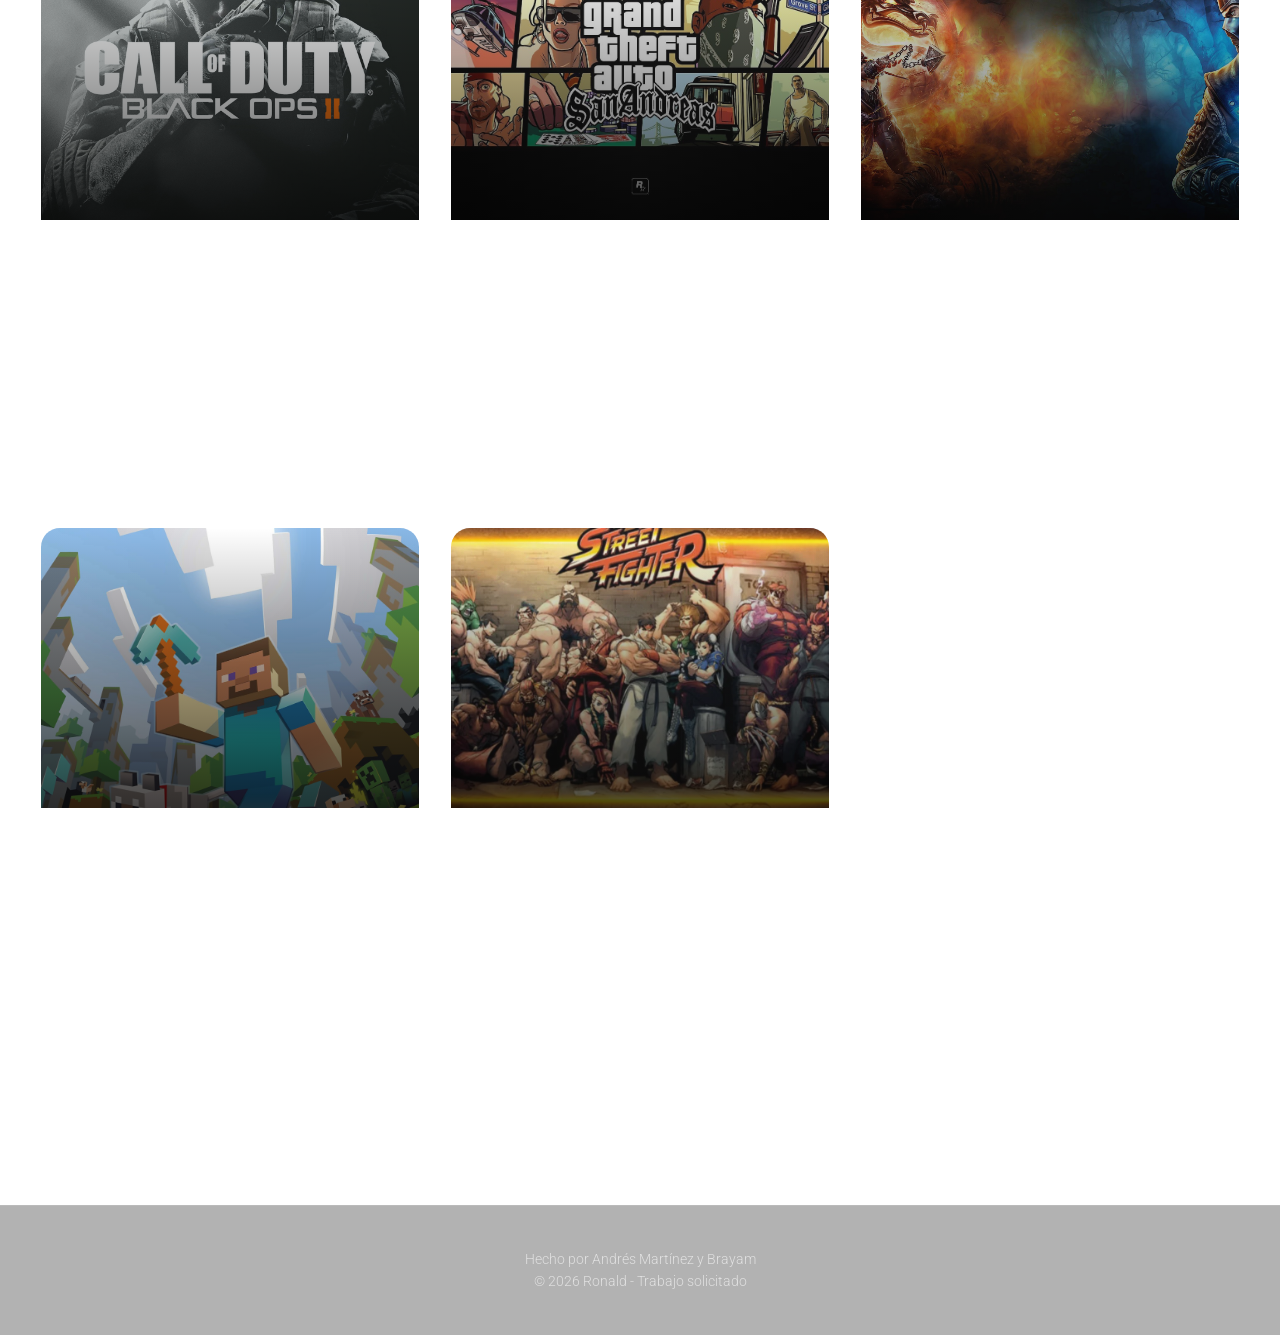
==== commit 64752504: "Trabajo hecho" ====
--- a/index.html
+++ b/index.html
@@ -1,5 +1,3 @@
-
-
 <!DOCTYPE html>
 <html lang="es">
 <head>
@@ -7,82 +5,85 @@
     <meta name="viewport" content="width=device-width, initial-scale=1.0">
     <title>Manifiesto de Videojuego</title>
     <link rel="stylesheet" href="Style.css">
+    <link href="https://fonts.googleapis.com/css2?family=Roboto&display=swap" rel="stylesheet">
 </head>
 <body>
 
     <header>
-        <h1>Manifiesto de Mejores Videojuegos por año y categoria</h1>
+        <h1>Manifiesto de Mejores Videojuegos <br> por año y categoria</h1>
+        <aside class="aside-info">
+            <p>Esta selección reúne los mejores videojuegos por categoría a lo largo de la historia, destacando títulos que marcaron generaciones y definieron sus géneros.</p>
+        </aside>
     </header>
 
     <main>
         <section class="contenedor">
 
-            <div class="card">
+            <article class="card">
                 <div class="item RPG"></div>
                 <h3>2025: RPG – Expedition 33</h3>
                 <p class="descripcion">Expedition fue considerado el mejor juego del año 2025 por su mezcla perfecta de exploración, narrativa y libertad creativa. Ofrecía mundos enormes llenos de biomas únicos, misiones que cambiaban según tus decisiones y mecánicas de supervivencia profundas pero accesibles. Su estilo artístico, la banda sonora envolvente y la forma en que cada jugador podía construir su propia historia hicieron que Expedition se destacara por encima de todos, convirtiéndose en una experiencia memorable tanto para jugadores casuales como para entusiastas del género.</p>
-            </div>
+            </article>
 
-            <div class="card">
+            <article class="card">
                 <div class="item AstroBot"></div>
                 <h3>2024: Plataformas – Astro Bot</h3>
                 <p class="descripcion">Astro Bot fue considerado el mejor juego del año 2024 por su creatividad desbordante, diseño de niveles brillante y una jugabilidad impecable. Cada mundo estaba lleno de ideas frescas, mecánicas que sorprendían constantemente y un uso ejemplar de las funciones del control que hacía la experiencia más inmersiva y divertida. Su carisma, ritmo perfecto y amor por la historia de PlayStation lo convirtieron en un juego accesible pero profundamente memorable, capaz de encantar tanto a nuevos jugadores como a veteranos.</p>
-            </div>
+            </article>
 
-            <div class="card">
-                <div class="item  Baldurt"></div>
-                <h3>2023: RPG – Baldur’s Gate 3</h3>
-                <p class="descripcion">Baldur’s Gate 3 fue considerado el mejor juego de 2023 por llevar el género RPG a otro nivel. Destacó por su enorme libertad de decisión, una narrativa profunda que reaccionaba a cada elección del jugador y un mundo vivo lleno de personajes memorables. Su sistema de combate estratégico, la posibilidad de resolver situaciones de múltiples formas y la calidad de sus diálogos hicieron que cada partida fuera única, consolidándolo como una obra maestra moderna del rol.</p>
-            </div>
+            <article class="card">
+                <div class="item Baldurt"></div>
+                <h3>2023: RPG – Baldur's Gate 3</h3>
+                <p class="descripcion">Baldur's Gate 3 fue considerado el mejor juego de 2023 por llevar el género RPG a otro nivel. Destacó por su enorme libertad de decisión, una narrativa profunda que reaccionaba a cada elección del jugador y un mundo vivo lleno de personajes memorables. Su sistema de combate estratégico, la posibilidad de resolver situaciones de múltiples formas y la calidad de sus diálogos hicieron que cada partida fuera única, consolidándolo como una obra maestra moderna del rol.</p>
+            </article>
 
-            <div class="card">
+            <article class="card">
                 <div class="item Futbol"></div>
                 <h3>2018: Fútbol – FIFA 18</h3>
-                <p class="descripcion">Por muchos considerado el mejor juego de futbol, con juadores relevantes como CR7 y MESSI en sus mejores momentos.</p>
-            </div>
+                <p class="descripcion">Por muchos considerado el mejor juego de futbol, con jugadores relevantes como CR7 y MESSI en sus mejores momentos.</p>
+            </article>
 
-            <div class="card">
-                <div class="item aventura "></div>
-                <h3>1985: Aventura – Super mario bros </h3>
-                <p class="descripcion">Sin duda alguna un clasico grandes ligas, jugado por todos los vieja escuela y la generación 2000. </p>
-            </div>
+            <article class="card">
+                <div class="item aventura"></div>
+                <h3>1985: Aventura – Super mario bros</h3>
+                <p class="descripcion">Sin duda alguna un clasico grandes ligas, jugado por todos los vieja escuela y la generación 2000.</p>
+            </article>
 
-            <div class="card">
+            <article class="card">
                 <div class="item carreras"></div>
                 <h3>2005: Carreras – Need for speed most wanted</h3>
                 <p class="descripcion">El juego que revoluciono la forma en como se vivian las carreras, las competencias y las persecuciones policiales, sin duda alguna una joya.</p>
-            </div>
+            </article>
 
-            <div class="card">
+            <article class="card">
                 <div class="item disparos"></div>
                 <h3>2012: Disparos – Call of duty Black ops ||</h3>
-                <p class="descripcion">La opinión sobre si Call of Duty Black Ops 2 es el mejor juego de la saga es subjetiva y depende de varios factores, como la preferencia personal del jugador y la experiencia de juego</p>
-            </div>
+                <p class="descripcion">La opinión sobre si Call of Duty Black Ops 2 es el mejor juego de la saga es subjetiva y depende de varios factores, como la preferencia personal del jugador y la experiencia de juego.</p>
+            </article>
 
-            <div class="card">
+            <article class="card">
                 <div class="item Acción"></div>
-                <h3>2004: Acción y travesia – GTA – San Andreas </h3>
+                <h3>2004: Acción y travesia – GTA – San Andreas</h3>
                 <p class="descripcion">Considerado uno de los títulos más entrañables de la franquicia, San Andreas introdujo innovaciones significativas, como el desarrollo del personaje y una personalización notable, todo dentro de un vasto y diverso mundo. Su narrativa y el carisma de sus personajes lo han consagrado como un clásico atemporal.</p>
-            </div>
+            </article>
 
-            <div class="card">
+            <article class="card">
                 <div class="item batalla"></div>
-                <h3>2011: Batalla – Mortal Kombat </h3>
+                <h3>2011: Batalla – Mortal Kombat</h3>
                 <p class="descripcion">Mortal kombat 9 es un clásico moderno dentro de los juegos de pelea, ofreció una experiencia sólida y tiene un lugar especial en el corazón de los fans.</p>
-            </div>
+            </article>
 
-            <div class="card">
-                <div class="item Construcción y supervivencia"></div>
-                <h3>2011: Construción y supervivencia – Minecraft </h3>
-                <p class="descripcion">Minecraft 2011 fue un año clave en la historia del juego, marcado por el lanzamiento oficial de su primera versión estable, Minecraft 1.0, el 18 de noviembre de 2011.  Este hito significó el cierre de la fase de desarrollo beta y el paso a una versión completa y estable, consolidando el juego como un fenómeno global.</p>
-            </div>
+            <article class="card">
+                <div class="item Construcción"></div>
+                <h3>2011: Construción y supervivencia – Minecraft</h3>
+                <p class="descripcion">Minecraft 2011 fue un año clave en la historia del juego, marcado por el lanzamiento oficial de su primera versión estable, Minecraft 1.0, el 18 de noviembre de 2011. Este hito significó el cierre de la fase de desarrollo beta y el paso a una versión completa y estable, consolidando el juego como un fenómeno global.</p>
+            </article>
 
-            <div class="card">
+            <article class="card">
                 <div class="item Pelea"></div>
-                <h3>2006: Pelea – Street Fighter </h3>
+                <h3>2006: Pelea – Street Fighter</h3>
                 <p class="descripcion">Uno de los mejores juego a lo largo de la historia en videojuego de consolas y maquinitas, donde muchos recuerdan este juego que marco su infancia y adolecencia, sin duda alguna revoluciono el combate 1 a 1.</p>
-            </div>
-            
+            </article>
 
         </section>
     </main>
--- a/Style.css
+++ b/Style.css
@@ -5,7 +5,7 @@
 }
 
 body {
-    font-family: 'Segoe UI', Tahoma, Geneva, Verdana, sans-serif;
+    font-family: 'Roboto', sans-serif;
     min-height: 100vh;
     color: #fff;
     animation: fondoColor 20s ease-in-out infinite;
@@ -69,6 +69,38 @@
     }
 }
 
+/* ===== ASIDE debajo del título ===== */
+.aside-info {
+    margin-top: 18px;
+    display: inline-block;
+    max-width: 700px;
+    padding: 14px 28px;
+    background: rgba(0, 212, 255, 0.07);
+    border: 1px solid rgba(0, 212, 255, 0.25);
+    border-radius: 12px;
+    backdrop-filter: blur(8px);
+    animation: fondoinfito 20s ease-in-out infinite;
+}
+
+@keyframes fondoinfito {
+    0% {
+        background: rgba(220, 6, 24, 0.07);
+    }
+    50% {
+        background: rgba(103, 14, 246, 0.07);
+    }
+    100% {
+        background: rgba(217, 224, 12, 0.07);
+    }
+}
+
+.aside-info p {
+    font-size: 0.95rem;
+    font-weight: 300;
+    color: rgba(255, 255, 255, 0.7);
+    line-height: 1.6;
+}
+
 main {
     padding: 40px 20px;
 }
@@ -127,7 +159,6 @@
     z-index: 100;
 }
 
-
 @keyframes expandCard {
     0% {
         transform: translate(-50%, -50%) scale(1);
@@ -171,14 +202,12 @@
     filter: brightness(1.1);
 }
 
-/* Efecto de desplazamiento en otras cards cuando una se expande */
 .card:active ~ .card {
     filter: blur(3px);
     opacity: 0.3;
     transform: scale(0.9);
 }
 
-/* EFECTO CASCADA - Empujar cards adyacentes */
 .card:hover + .card {
     transform: translateX(20px);
     transition: transform 0.4s ease;
@@ -189,7 +218,6 @@
     transition: transform 0.4s ease;
 }
 
-/* Efecto para filas completas en grid */
 @media (min-width: 1025px) {
     .card:nth-child(3n+1):hover ~ .card:nth-child(3n+2),
     .card:nth-child(3n+2):hover ~ .card:nth-child(3n+3) {
@@ -211,7 +239,6 @@
     }
 }
 
-/* Animación de pulso al hacer clic */
 @keyframes pulse {
     0%, 100% {
         box-shadow: 0 0 0 0 rgba(0, 212, 255, 0.7);
@@ -400,6 +427,11 @@
     header h1 {
         font-size: 2rem;
     }
+
+    .aside-info {
+        max-width: 90%;
+        padding: 12px 18px;
+    }
     
     .contenedor {
         grid-template-columns: 1fr;
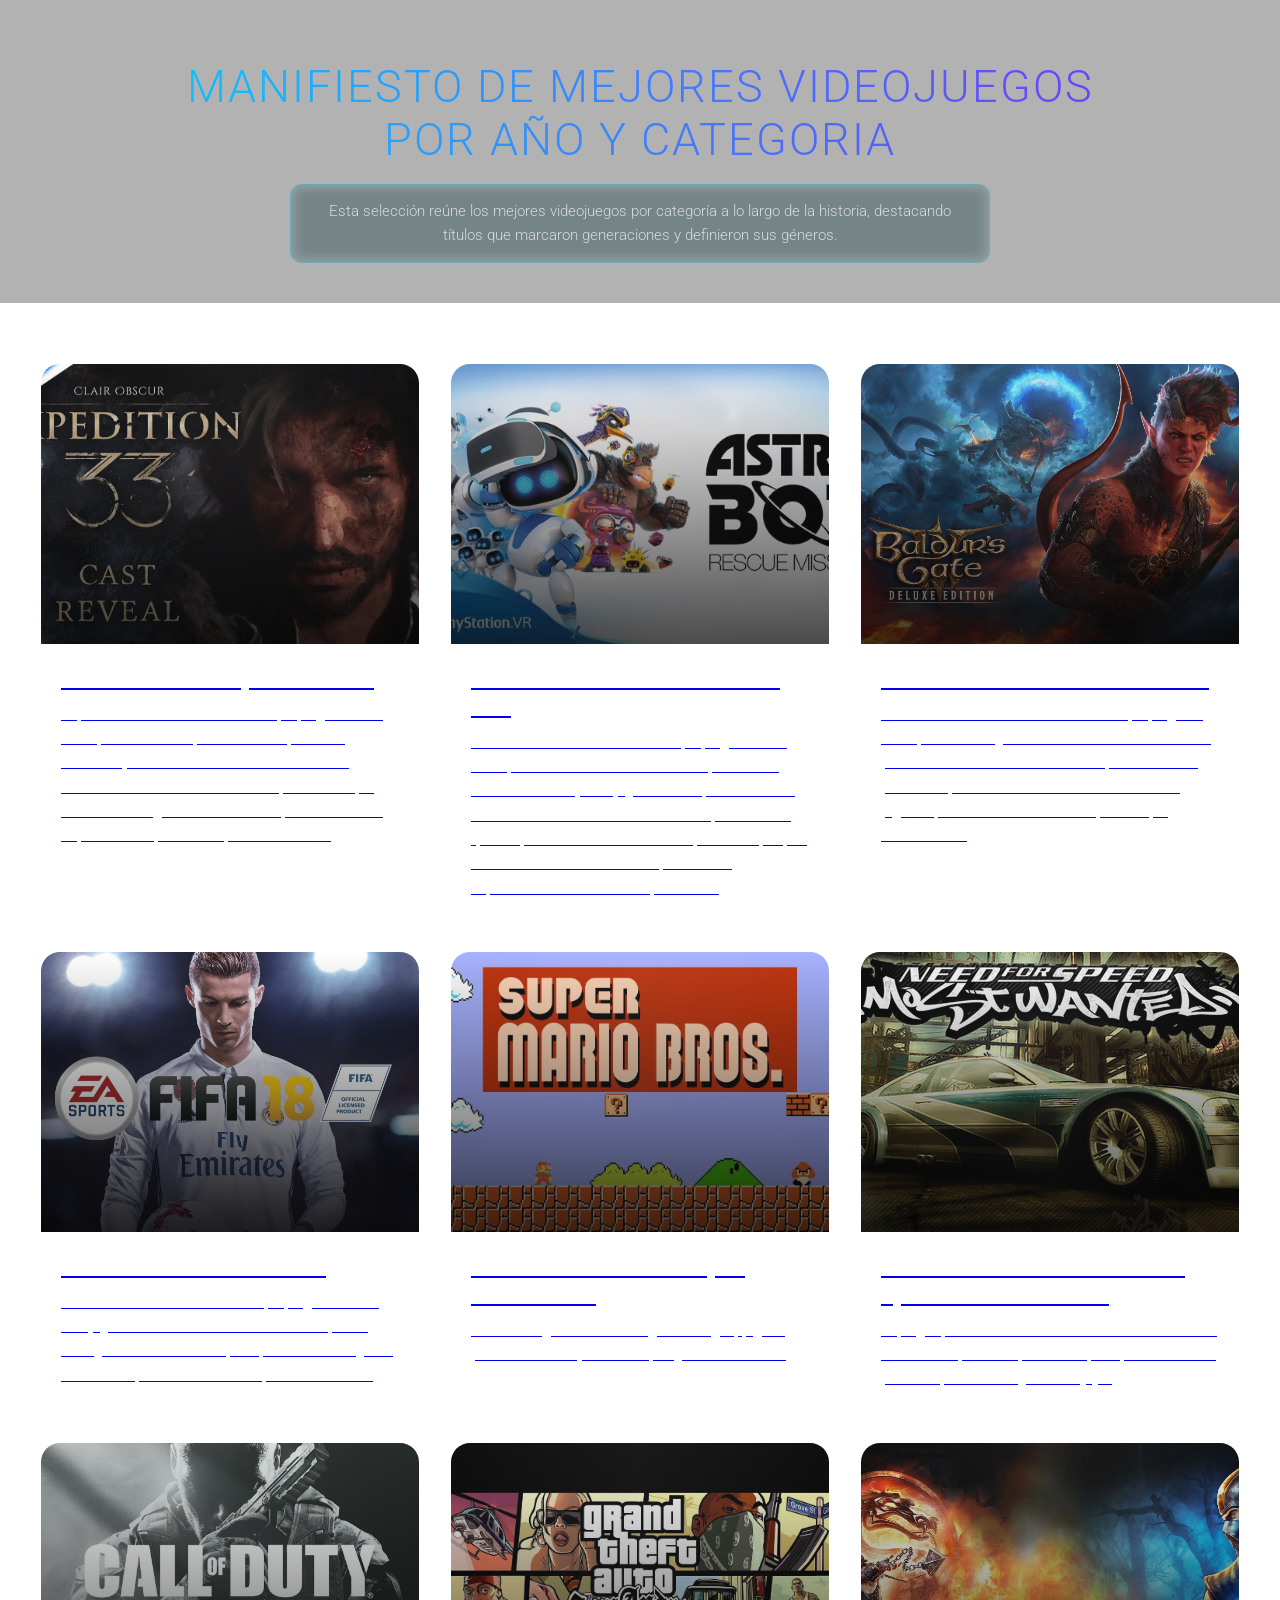
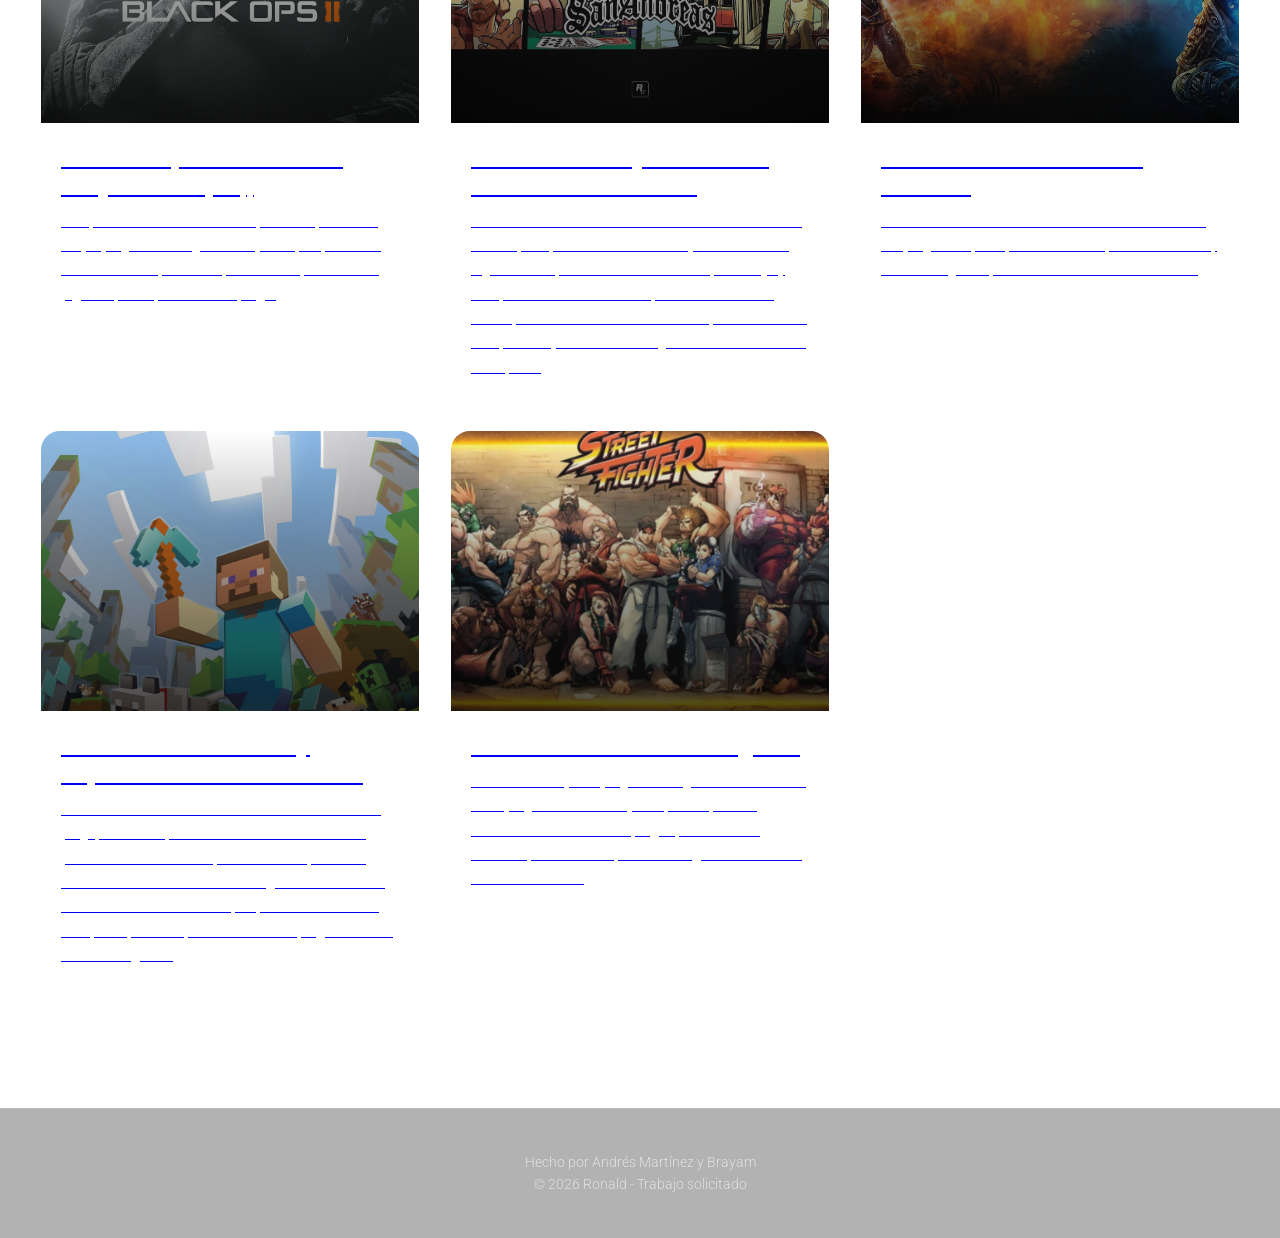
==== commit 67270c07: "Mejora a sitio web avanzado Bs" ====
--- a/index.html
+++ b/index.html
@@ -18,72 +18,94 @@
 
     <main>
         <section class="contenedor">
-
+          
+            <a href="RPG.HTML" class="link-card">
             <article class="card">
                 <div class="item RPG"></div>
                 <h3>2025: RPG – Expedition 33</h3>
-                <p class="descripcion">Expedition fue considerado el mejor juego del año 2025 por su mezcla perfecta de exploración, narrativa y libertad creativa. Ofrecía mundos enormes llenos de biomas únicos, misiones que cambiaban según tus decisiones y mecánicas de supervivencia profundas pero accesibles. Su estilo artístico, la banda sonora envolvente y la forma en que cada jugador podía construir su propia historia hicieron que Expedition se destacara por encima de todos, convirtiéndose en una experiencia memorable tanto para jugadores casuales como para entusiastas del género.</p>
+                <p class="descripcion">Expedition fue considerado el mejor juego del año 2025 por su mezcla perfecta de exploración, narrativa y libertad creativa. Ofrecía mundos enormes llenos de biomas únicos, misiones que cambiaban según tus decisiones y mecánicas de supervivencia profundas pero accesibles. </p>
             </article>
+            </a>
 
+            <a href="AstroBot.HTML" class="link-card">
             <article class="card">
                 <div class="item AstroBot"></div>
                 <h3>2024: Plataformas – Astro Bot</h3>
-                <p class="descripcion">Astro Bot fue considerado el mejor juego del año 2024 por su creatividad desbordante, diseño de niveles brillante y una jugabilidad impecable. Cada mundo estaba lleno de ideas frescas, mecánicas que sorprendían constantemente y un uso ejemplar de las funciones del control que hacía la experiencia más inmersiva y divertida. Su carisma, ritmo perfecto y amor por la historia de PlayStation lo convirtieron en un juego accesible pero profundamente memorable, capaz de encantar tanto a nuevos jugadores como a veteranos.</p>
+                <p class="descripcion">Astro Bot fue considerado el mejor juego del año 2024 por su creatividad desbordante, diseño de niveles brillante y una jugabilidad impecable. Cada mundo estaba lleno de ideas frescas, mecánicas que sorprendían constantemente y un uso ejemplar de las funciones del control que hacía la experiencia más inmersiva y divertida. </p>
             </article>
+            </a>
 
+            <a href="Baldurt.HTML" class="link-card">
             <article class="card">
                 <div class="item Baldurt"></div>
                 <h3>2023: RPG – Baldur's Gate 3</h3>
-                <p class="descripcion">Baldur's Gate 3 fue considerado el mejor juego de 2023 por llevar el género RPG a otro nivel. Destacó por su enorme libertad de decisión, una narrativa profunda que reaccionaba a cada elección del jugador y un mundo vivo lleno de personajes memorables. Su sistema de combate estratégico, la posibilidad de resolver situaciones de múltiples formas y la calidad de sus diálogos hicieron que cada partida fuera única, consolidándolo como una obra maestra moderna del rol.</p>
+                <p class="descripcion">Baldur's Gate 3 fue considerado el mejor juego de 2023 por llevar el género RPG a otro nivel. Destacó por su enorme libertad de decisión, una narrativa profunda que reaccionaba a cada elección del jugador y un mundo vivo lleno de personajes memorables. </p>
             </article>
+            </a>
 
+            <a href="Futbol.HTML" class="link-card">
             <article class="card">
                 <div class="item Futbol"></div>
                 <h3>2018: Fútbol – FIFA 18</h3>
-                <p class="descripcion">Por muchos considerado el mejor juego de futbol, con jugadores relevantes como CR7 y MESSI en sus mejores momentos.</p>
+                <p class="descripcion">Por muchos considerado el mejor juego de futbol, con jugadores relevantes en una de las epocas mas gloriasas de este deporte, destacando figuras como CR7 y MESSI en sus mejores momentos.</p>
             </article>
+            </a>
 
+            <a href="Aventura.HTML" class="link-card">
             <article class="card">
-                <div class="item aventura"></div>
+                <div class="item Aventura"></div>
                 <h3>1985: Aventura – Super mario bros</h3>
                 <p class="descripcion">Sin duda alguna un clasico grandes ligas, jugado por todos los vieja escuela y la generación 2000.</p>
             </article>
+            </a>
 
+            <a href="carreras.HTML" class="link-card">
             <article class="card">
                 <div class="item carreras"></div>
                 <h3>2005: Carreras – Need for speed most wanted</h3>
                 <p class="descripcion">El juego que revoluciono la forma en como se vivian las carreras, las competencias y las persecuciones policiales, sin duda alguna una joya.</p>
             </article>
+            </a>
 
+            <a href="disparos.HTML" class="link-card">
             <article class="card">
                 <div class="item disparos"></div>
                 <h3>2012: Disparos – Call of duty Black ops ||</h3>
                 <p class="descripcion">La opinión sobre si Call of Duty Black Ops 2 es el mejor juego de la saga es subjetiva y depende de varios factores, como la preferencia personal del jugador y la experiencia de juego.</p>
             </article>
+            </a>
 
+            <a href="Acción.HTML" class="link-card">
             <article class="card">
                 <div class="item Acción"></div>
                 <h3>2004: Acción y travesia – GTA – San Andreas</h3>
                 <p class="descripcion">Considerado uno de los títulos más entrañables de la franquicia, San Andreas introdujo innovaciones significativas, como el desarrollo del personaje y una personalización notable, todo dentro de un vasto y diverso mundo. Su narrativa y el carisma de sus personajes lo han consagrado como un clásico atemporal.</p>
             </article>
+            </a>
 
+            <a href="batalla.HTML" class="link-card">
             <article class="card">
                 <div class="item batalla"></div>
                 <h3>2011: Batalla – Mortal Kombat</h3>
                 <p class="descripcion">Mortal kombat 9 es un clásico moderno dentro de los juegos de pelea, ofreció una experiencia sólida y tiene un lugar especial en el corazón de los fans.</p>
             </article>
-
+            </a>
+            
+            <a href="Construcción.HTML" class="link-card">
             <article class="card">
                 <div class="item Construcción"></div>
-                <h3>2011: Construción y supervivencia – Minecraft</h3>
+                <h3>2011: Construcción y supervivencia – Minecraft</h3>
                 <p class="descripcion">Minecraft 2011 fue un año clave en la historia del juego, marcado por el lanzamiento oficial de su primera versión estable, Minecraft 1.0, el 18 de noviembre de 2011. Este hito significó el cierre de la fase de desarrollo beta y el paso a una versión completa y estable, consolidando el juego como un fenómeno global.</p>
             </article>
+            </a>
 
+            <a href="Pelea.HTML" class="link-card">
             <article class="card">
                 <div class="item Pelea"></div>
                 <h3>2006: Pelea – Street Fighter</h3>
                 <p class="descripcion">Uno de los mejores juego a lo largo de la historia en videojuego de consolas y maquinitas, donde muchos recuerdan este juego que marco su infancia y adolecencia, sin duda alguna revoluciono el combate 1 a 1.</p>
             </article>
+            </a>
 
         </section>
     </main>
--- a/Style.css
+++ b/Style.css
@@ -1,52 +1,52 @@
 * {
-    margin: 0;
-    padding: 0;
-    box-sizing: border-box;
+    margin: 0; 
+    padding: 0;  /* Elimina el margen y el padding predeterminados de todos los elementos */
+    box-sizing: border-box;  /* Asegura que el padding y el border se incluyan en el tamaño total de los elementos*/
 }
 
 body {
-    font-family: 'Roboto', sans-serif;
-    min-height: 100vh;
+    font-family: 'Roboto', sans-serif; 
+    min-height: 100vh;  /*Asegura que el cuerpo ocupe al menos toda la altura de la ventana*/
     color: #fff;
-    animation: fondoColor 20s ease-in-out infinite;
-    overflow-x: hidden;
+    animation: fondoColor 20s ease-in-out infinite;  /* Animación de fondo con degradado*/
+    overflow-x: hidden;  /* Evita el scroll horizontal causado por transformaciones en las tarjetas */
 }
 
 @keyframes fondoColor {
     0% {
-        background: linear-gradient(135deg, #0f0f0f, #1a1a2e);
+        background: linear-gradient(135deg, #0f0f0f, #1a1a2e);  /* Degradado inicial oscuro */
     }
     33% {
-        background: linear-gradient(135deg, #0f2027, #203a43);
+        background: linear-gradient(135deg, #0f2027, #203a43); /* Degradado intermedio con tonos azules */
     }
     66% {
-        background: linear-gradient(135deg, #141e30, #243b55);
+        background: linear-gradient(135deg, #141e30, #243b55); /* Degradado intermedio con tonos más oscuros */
     }
     100% {
-        background: linear-gradient(135deg, #0f0f0f, #1a1a2e);
+        background: linear-gradient(135deg, #0f0f0f, #1a1a2e); /* Vuelve al degradado inicial oscuro */
     }
 }
 
 header {
-    text-align: center;
-    padding: 60px 20px 40px;
-    background: rgba(0, 0, 0, 0.3);
-    backdrop-filter: blur(10px);
-    animation: slideDown 0.8s ease-out;
-}
-
-@keyframes slideDown {
+    text-align: center;    /* Centra el texto del encabezado */
+    padding: 60px 20px 40px;   /* Espaciado superior e inferior del encabezado */
+    background: rgba(0, 0, 0, 0.3);  /* Fondo semitransparente para resaltar el texto */
+    backdrop-filter: blur(10px);  /* Efecto de desenfoque para el fondo del encabezado */
+    animation: slideDown 0.8s ease-out;  /* Animación de entrada para el encabezado */
+}
+
+@keyframes slideDown {  /* Animación para hacer que el encabezado aparezca desde arriba con un efecto de desvanecimiento */
     from {
         opacity: 0;
-        transform: translateY(-50px);
+        transform: translateY(-50px); /* Comienza 50px por encima de su posición final */
     }
     to {
         opacity: 1;
-        transform: translateY(0);
-    }
-}
-
-header h1 {
+        transform: translateY(0); /* Termina en su posición final */
+    }
+}
+
+header h1 {  /* Estilos para el título del encabezado */
     font-size: 2.8rem;
     font-weight: 300;
     letter-spacing: 2px;
@@ -60,7 +60,7 @@
     animation: gradientShift 3s ease-in-out infinite;
 }
 
-@keyframes gradientShift {
+@keyframes gradientShift { /* Animación para hacer que el degradado del texto se mueva de izquierda a derecha */
     0%, 100% {
         background-position: 0% center;
     }
@@ -69,8 +69,8 @@
     }
 }
 
-/* ===== ASIDE debajo del título ===== */
-.aside-info {
+
+.aside-info { /* Estilos para el bloque de información al lado del encabezado */
     margin-top: 18px;
     display: inline-block;
     max-width: 700px;
@@ -82,7 +82,7 @@
     animation: fondoinfito 20s ease-in-out infinite;
 }
 
-@keyframes fondoinfito {
+@keyframes fondoinfito { /* Animación para cambiar el fondo del bloque de información entre varios colores */
     0% {
         background: rgba(220, 6, 24, 0.07);
     }
@@ -94,7 +94,7 @@
     }
 }
 
-.aside-info p {
+.aside-info p {  /* Estilos para el texto dentro del bloque de información */
     font-size: 0.95rem;
     font-weight: 300;
     color: rgba(255, 255, 255, 0.7);
@@ -105,7 +105,7 @@
     padding: 40px 20px;
 }
 
-.contenedor {
+.contenedor {  /* Estilos para el contenedor de las tarjetas, utilizando CSS Grid para organizar las tarjetas en filas y columnas */
     display: grid;
     grid-template-columns: repeat(auto-fit, minmax(300px, 1fr));
     gap: 30px;
@@ -114,7 +114,7 @@
     padding: 20px;
 }
 
-.card {
+.card {  /* Estilos para cada tarjeta individual */
     background: rgba(255, 255, 255, 0.03);
     border-radius: 20px;
     overflow: hidden;
@@ -127,7 +127,7 @@
     z-index: 1;
 }
 
-@keyframes fadeInUp {
+@keyframes fadeInUp {  /* Animación para hacer que las tarjetas aparezcan desde abajo con un efecto de desvanecimiento */
     from {
         opacity: 0;
         transform: translateY(30px);
@@ -138,8 +138,9 @@
     }
 }
 
-/* Delay para cada card */
-.card:nth-child(1) { animation-delay: 0.1s; }
+/* Agrega un retraso incremental a cada tarjeta para crear un efecto de aparición escalonada */
+
+.card:nth-child(1) { animation-delay: 0.1s; }  
 .card:nth-child(2) { animation-delay: 0.2s; }
 .card:nth-child(3) { animation-delay: 0.3s; }
 .card:nth-child(4) { animation-delay: 0.4s; }
@@ -151,6 +152,7 @@
 .card:nth-child(10) { animation-delay: 1s; }
 .card:nth-child(11) { animation-delay: 1.1s; }
 
+/* Efecto de hover para las tarjetas, haciendo que se eleven ligeramente, aumenten de tamaño y tengan un brillo más intenso */
 .card:hover {
     transform: translateY(-15px) scale(1.05);
     box-shadow: 0 25px 50px rgba(0, 212, 255, 0.3),
@@ -159,6 +161,7 @@
     z-index: 100;
 }
 
+/* Efecto de click para las tarjetas, haciendo que se expandan y tengan un brillo intenso, mientras que las demás tarjetas se desenfocan y se vuelven más pequeñas */
 @keyframes expandCard {
     0% {
         transform: translate(-50%, -50%) scale(1);
@@ -180,6 +183,7 @@
     animation: titleGlow 1s ease-in-out infinite;
 }
 
+/* Animación para hacer que el título de la tarjeta tenga un efecto de brillo pulsante al hacer clic */
 @keyframes titleGlow {
     0%, 100% {
         text-shadow: 0 0 20px rgba(0, 212, 255, 0.5);
@@ -189,35 +193,35 @@
         0 0 60px rgba(123, 47, 247, 0.6);
     }
 }
-
+/* Efecto de expansión para la descripción y la imagen al hacer clic en la tarjeta */
 .card:active .descripcion {
     font-size: 1.1rem;
     padding: 0 30px 30px;
     line-height: 1.8;
 }
-
+/* Efecto de expansión para la imagen al hacer clic en la tarjeta, con un brillo intenso */
 .card:active .item {
     height: 350px;
     transform: scale(1) rotate(0deg) !important;
     filter: brightness(1.1);
 }
-
+/* Efecto para desenfocar y reducir el tamaño de las demás tarjetas mientras una tarjeta está activa */
 .card:active ~ .card {
     filter: blur(3px);
     opacity: 0.3;
     transform: scale(0.9);
 }
-
+/* Efecto para hacer que las tarjetas adyacentes se desplacen ligeramente al hacer hover en una tarjeta */
 .card:hover + .card {
     transform: translateX(20px);
     transition: transform 0.4s ease;
 }
-
+/* Efecto para hacer que las tarjetas adyacentes se desplacen ligeramente en la dirección opuesta al hacer hover en una tarjeta */
 .card:has(+ .card:hover) {
     transform: translateX(-20px);
     transition: transform 0.4s ease;
 }
-
+/* Efecto para hacer que las tarjetas adyacentes se desplacen ligeramente al hacer hover en una tarjeta, con diferentes desplazamientos según la posición de la tarjeta */
 @media (min-width: 1025px) {
     .card:nth-child(3n+1):hover ~ .card:nth-child(3n+2),
     .card:nth-child(3n+2):hover ~ .card:nth-child(3n+3) {
@@ -228,7 +232,7 @@
         transform: translateX(-15px);
     }
 }
-
+/* Efecto para hacer que las tarjetas adyacentes se desplacen ligeramente al hacer hover en una tarjeta, con diferentes desplazamientos según la posición de la tarjeta, para pantallas medianas */
 @media (min-width: 769px) and (max-width: 1024px) {
     .card:nth-child(2n+1):hover + .card:nth-child(2n+2) {
         transform: translateX(20px);
@@ -238,7 +242,7 @@
         transform: translateY(-15px) scale(1.05) translateX(-20px) !important;
     }
 }
-
+/* Efecto de pulso para la imagen al hacer clic en la tarjeta, creando un brillo que se expande desde el centro de la imagen */
 @keyframes pulse {
     0%, 100% {
         box-shadow: 0 0 0 0 rgba(0, 212, 255, 0.7);
@@ -247,7 +251,7 @@
         box-shadow: 0 0 0 30px rgba(0, 212, 255, 0);
     }
 }
-
+/* Efecto de pulso para la imagen al hacer clic en la tarjeta, creando un brillo que se expande desde el centro de la imagen */
 .item {
     width: 100%;
     height: 280px;
@@ -258,7 +262,7 @@
     overflow: hidden;
     transition: all 0.6s ease;
 }
-
+/* Efecto de brillo para la imagen al hacer hover en la tarjeta, con un degradado que se superpone a la imagen */
 .item::after {
     content: '';
     position: absolute;
@@ -269,7 +273,7 @@
     background: linear-gradient(180deg, transparent 0%, rgba(0, 0, 0, 0.7) 100%);
     transition: opacity 0.3s ease;
 }
-
+/* Efecto de brillo para la imagen al hacer hover en la tarjeta, con un degradado que se superpone a la imagen */
 .item::before {
     content: '';
     position: absolute;
@@ -286,7 +290,7 @@
     transform: rotate(45deg);
     transition: all 0.6s ease;
 }
-
+/* Efecto de brillo para la imagen al hacer hover en la tarjeta, con un degradado que se superpone a la imagen, y un ligero aumento de tamaño y rotación */
 .card:hover .item {
     transform: scale(1.15) rotate(-2deg);
 }
@@ -309,7 +313,7 @@
     );
     animation: shine 1.5s ease-in-out infinite;
 }
-
+/* Animación para hacer que el brillo se desplace a través de la imagen al hacer clic en la tarjeta */
 @keyframes shine {
     0% {
         left: -100%;
@@ -318,7 +322,7 @@
         left: 200%;
     }
 }
-
+/* Estilos para el título y la descripción dentro de cada tarjeta, con efectos de transición para hacer que cambien de color y se desplacen ligeramente al hacer hover en la tarjeta */
 .card h3 {
     padding: 20px 20px 10px;
     font-size: 1.5rem;
@@ -329,13 +333,13 @@
     z-index: 2;
     transition: all 0.3s ease;
 }
-
+/* Efecto para hacer que el título cambie de color, se desplace ligeramente y tenga un brillo al hacer hover en la tarjeta */
 .card:hover h3 {
     color: #00d4ff;
     transform: translateX(10px);
     text-shadow: 0 0 20px rgba(0, 212, 255, 0.5);
 }
-
+/* Estilos para la descripción dentro de cada tarjeta, con efectos de transición para hacer que cambien de color y se desplacen ligeramente al hacer hover en la tarjeta */
 .descripcion {
     padding: 0 20px 20px;
     font-size: 0.95rem;
@@ -346,7 +350,7 @@
     z-index: 2;
     transition: all 0.3s ease;
 }
-
+/* Efecto para hacer que la descripción cambie de color y se desplace ligeramente al hacer hover en la tarjeta */
 .card:hover .descripcion {
     color: rgba(255, 255, 255, 0.9);
     transform: translateX(5px);
@@ -369,7 +373,7 @@
     background-image: url("imagenes/FIFA-18.jpg");
 }
 
-.aventura {
+.Aventura {
     background-image: url("imagenes/Mario-bross.jpg");
 }
 
@@ -397,6 +401,7 @@
     background-image: url("imagenes/street-fighter.webp");
 }
 
+/* Estilos para el pie de página, con un fondo semitransparente y un borde superior sutil, además de una animación de aparición */
 footer {
     text-align: center;
     padding: 40px 20px;
@@ -405,7 +410,7 @@
     border-top: 1px solid rgba(255, 255, 255, 0.1);
     animation: fadeIn 1s ease-out 1.2s backwards;
 }
-
+/* Animación para hacer que el pie de página aparezca con un efecto de desvanecimiento */
 @keyframes fadeIn {
     from {
         opacity: 0;
@@ -414,7 +419,7 @@
         opacity: 1;
     }
 }
-
+/* Estilos para el texto dentro del pie de página, con un color más claro y un tamaño de fuente más pequeño para diferenciarlo del contenido principal */
 footer p {
     color: rgba(255, 255, 255, 0.6);
     font-size: 0.9rem;
@@ -422,7 +427,7 @@
     font-weight: 300;
 }
 
-/* Responsive */
+/* Media Queries para hacer que el diseño sea responsive, ajustando el tamaño del título, el bloque de información, la disposición de las tarjetas y los efectos de hover y click según el tamaño de la pantalla */
 @media (max-width: 768px) {
     header h1 {
         font-size: 2rem;
@@ -455,7 +460,7 @@
         height: 250px;
     }
 }
-
+/* Media Query para pantallas medianas, ajustando la disposición de las tarjetas a dos columnas y el efecto de click para expandir la tarjeta a un tamaño específico */
 @media (min-width: 769px) and (max-width: 1024px) {
     .contenedor {
         grid-template-columns: repeat(2, 1fr);
@@ -465,7 +470,7 @@
         width: 550px;
     }
 }
-
+/* Media Query para pantallas grandes, ajustando la disposición de las tarjetas a tres columnas */
 @media (min-width: 1025px) {
     .contenedor {
         grid-template-columns: repeat(3, 1fr);
